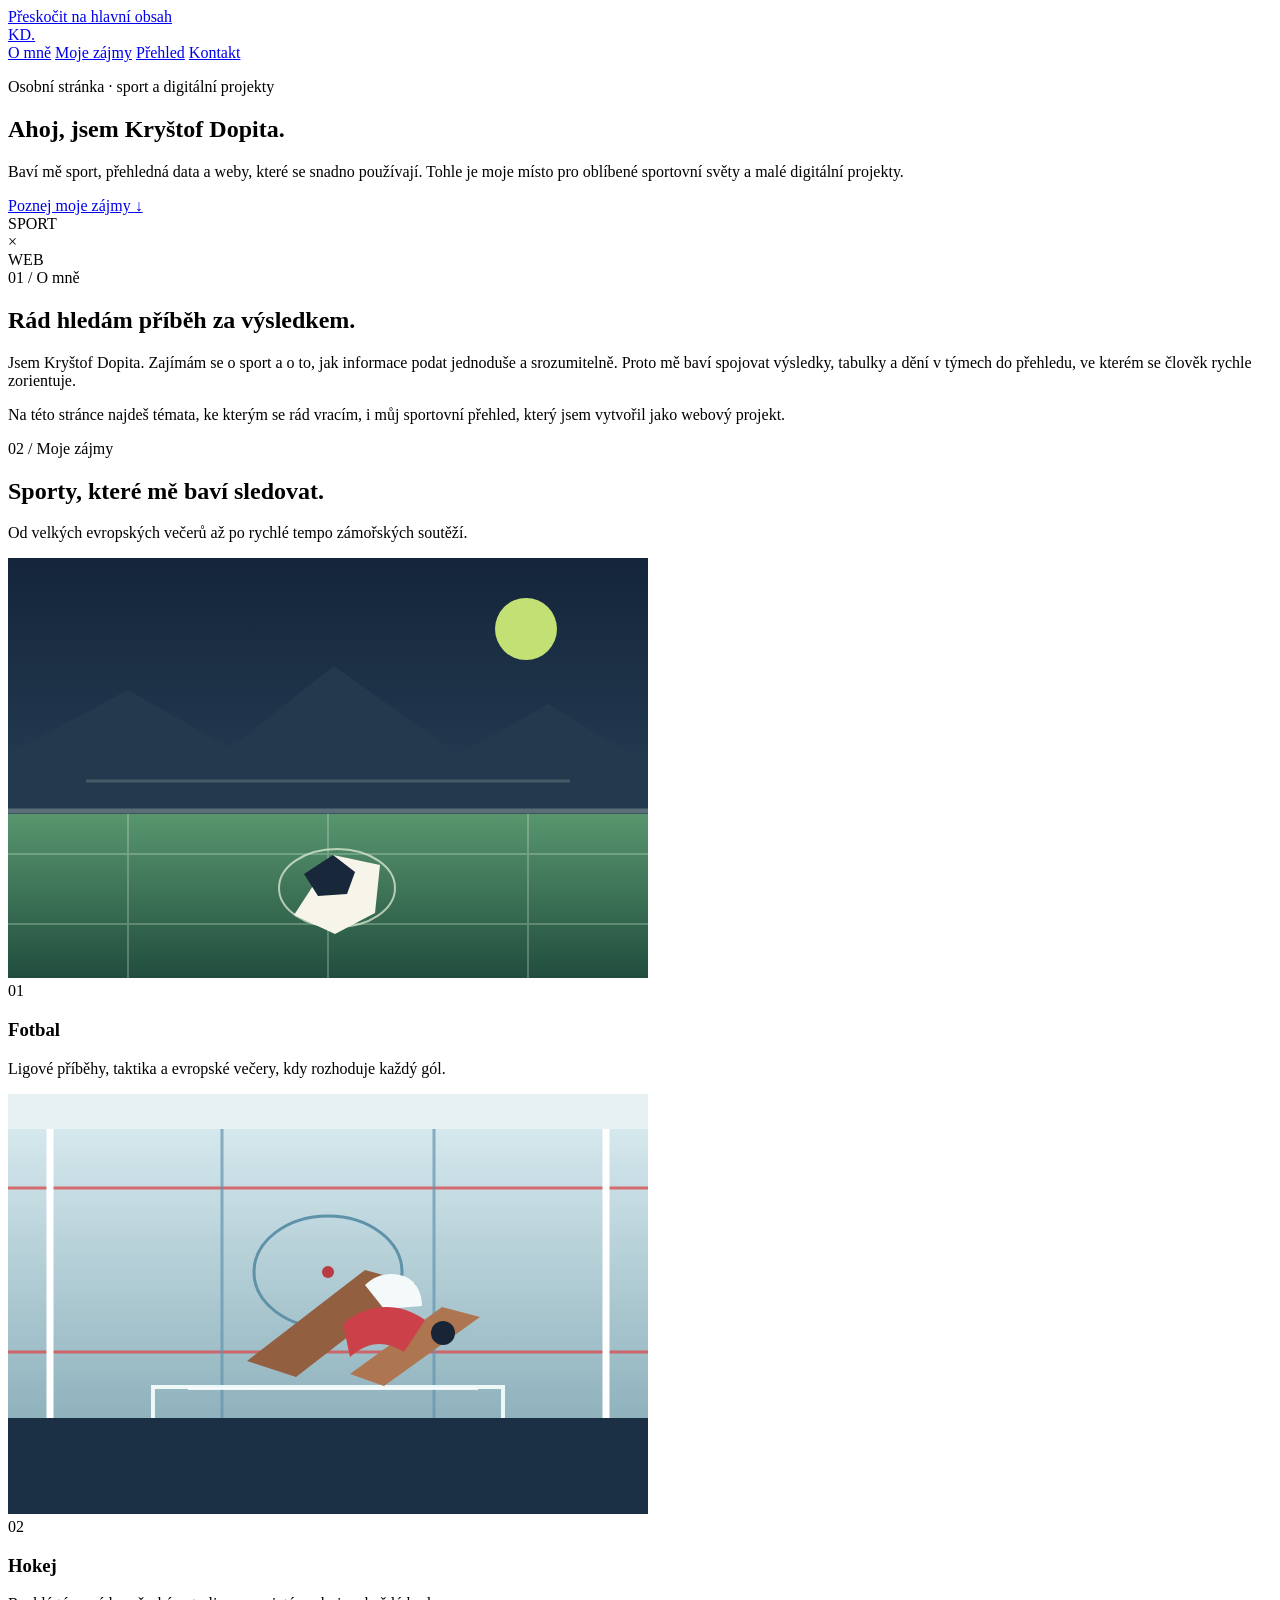
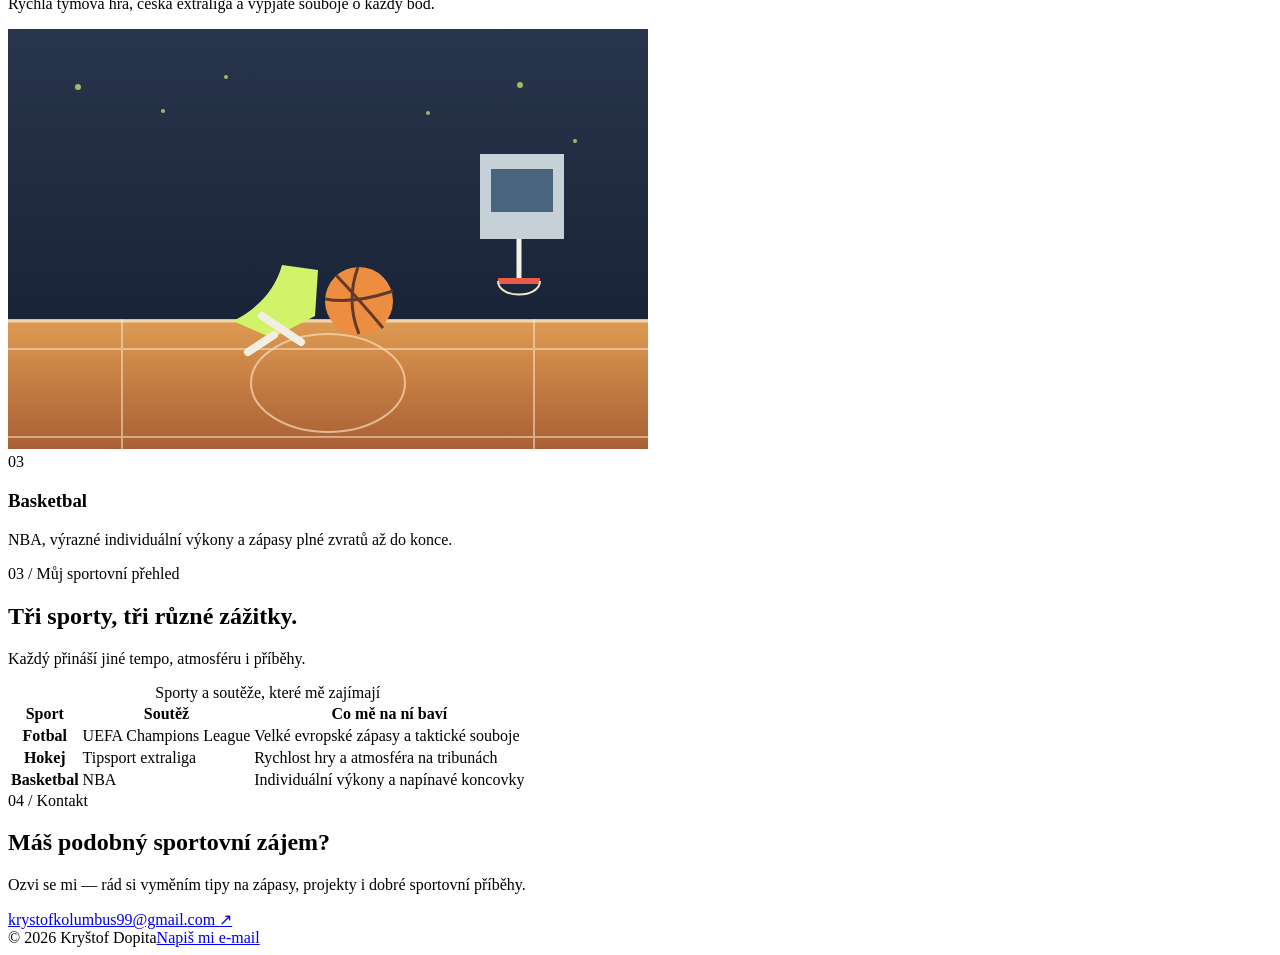
==== index.html @ b2249edb "feat: přidán kontaktní e-mail" ====
<!doctype html>
<html lang="cs">
<head>
  <meta charset="utf-8">
  <meta name="viewport" content="width=device-width, initial-scale=1">
  <meta name="description" content="Osobní stránka Kryštofa Dopity — sport, projekty a kontakt.">
  <title>Kryštof Dopita — osobní stránka</title>
  <link rel="stylesheet" href="css/style.css">
</head>
<body>
  <a class="skip-link" href="#hlavni-obsah">Přeskočit na hlavní obsah</a>
  <header class="site-header">
    <a class="brand" href="#uvod" aria-label="Kryštof Dopita — úvod">KD<span>.</span></a>
    <nav aria-label="Hlavní navigace">
      <a href="#o-mne">O mně</a>
      <a href="#zajmy">Moje zájmy</a>
      <a href="#prehled">Přehled</a>
      <a href="#kontakt">Kontakt</a>
    </nav>
  </header>
  <main id="hlavni-obsah">
    <section class="hero" id="uvod" aria-labelledby="uvod-nadpis">
      <p class="eyebrow">Osobní stránka · sport a digitální projekty</p>
      <h1 id="uvod-nadpis">Ahoj, jsem <span>Kryštof Dopita.</span></h1>
      <p class="hero-intro">Baví mě sport, přehledná data a weby, které se snadno používají. Tohle je moje místo pro oblíbené sportovní světy a malé digitální projekty.</p>
      <a class="button-link" href="#zajmy">Poznej moje zájmy <span aria-hidden="true">↓</span></a>
      <div class="hero-decoration" aria-hidden="true">SPORT<br><span>×</span><br>WEB</div>
    </section>
    <section class="about section-shell" id="o-mne" aria-labelledby="o-mne-nadpis">
      <div class="section-label">01 / O mně</div>
      <div>
        <h2 id="o-mne-nadpis">Rád hledám příběh za výsledkem.</h2>
        <p>Jsem Kryštof Dopita. Zajímám se o sport a o to, jak informace podat jednoduše a srozumitelně. Proto mě baví spojovat výsledky, tabulky a dění v týmech do přehledu, ve kterém se člověk rychle zorientuje.</p>
        <p>Na této stránce najdeš témata, ke kterým se rád vracím, i můj sportovní přehled, který jsem vytvořil jako webový projekt.</p>
      </div>
    </section>
    <section class="interests section-shell" id="zajmy" aria-labelledby="zajmy-nadpis">
      <div class="section-heading">
        <div class="section-label">02 / Moje zájmy</div>
        <h2 id="zajmy-nadpis">Sporty, které mě baví sledovat.</h2>
        <p>Od velkých evropských večerů až po rychlé tempo zámořských soutěží.</p>
      </div>
      <div class="interest-grid">
        <article class="interest-card">
          <img src="images/fotbal.svg" alt="Fotbalový míč na zeleném hřišti pod večerní oblohou" width="640" height="420">
          <div class="card-copy"><span class="card-number">01</span><h3>Fotbal</h3><p>Ligové příběhy, taktika a evropské večery, kdy rozhoduje každý gól.</p></div>
        </article>
        <article class="interest-card">
          <img src="images/hokej.svg" alt="Hokejista v červeném dresu s hokejkou na ledové ploše" width="640" height="420">
          <div class="card-copy"><span class="card-number">02</span><h3>Hokej</h3><p>Rychlá týmová hra, česká extraliga a vypjaté souboje o každý bod.</p></div>
        </article>
        <article class="interest-card">
          <img src="images/basketbal.svg" alt="Basketbalový míč a koš ve večerní sportovní hale" width="640" height="420">
          <div class="card-copy"><span class="card-number">03</span><h3>Basketbal</h3><p>NBA, výrazné individuální výkony a zápasy plné zvratů až do konce.</p></div>
        </article>
      </div>
    </section>
    <section class="overview section-shell" id="prehled" aria-labelledby="prehled-nadpis">
      <div class="section-heading">
        <div class="section-label">03 / Můj sportovní přehled</div>
        <h2 id="prehled-nadpis">Tři sporty, tři různé zážitky.</h2>
        <p>Každý přináší jiné tempo, atmosféru i příběhy.</p>
      </div>
      <div class="table-scroll">
        <table class="sports-table">
          <caption>Sporty a soutěže, které mě zajímají</caption>
          <thead><tr><th scope="col">Sport</th><th scope="col">Soutěž</th><th scope="col">Co mě na ní baví</th></tr></thead>
          <tbody>
            <tr><th scope="row">Fotbal</th><td>UEFA Champions League</td><td>Velké evropské zápasy a taktické souboje</td></tr>
            <tr><th scope="row">Hokej</th><td>Tipsport extraliga</td><td>Rychlost hry a atmosféra na tribunách</td></tr>
            <tr><th scope="row">Basketbal</th><td>NBA</td><td>Individuální výkony a napínavé koncovky</td></tr>
          </tbody>
        </table>
      </div>
    </section>
    <section class="contact section-shell" id="kontakt" aria-labelledby="kontakt-nadpis">
      <div class="section-label">04 / Kontakt</div>
      <div>
        <h2 id="kontakt-nadpis">Máš podobný sportovní zájem?</h2>
        <p>Ozvi se mi — rád si vyměním tipy na zápasy, projekty i dobré sportovní příběhy.</p>
        <a class="contact-link" href="mailto:krystofkolumbus99@gmail.com">krystofkolumbus99@gmail.com <span aria-hidden="true">↗</span></a>
      </div>
    </section>
  </main>
  <footer class="site-footer"><span>© 2026 Kryštof Dopita</span><a href="mailto:krystofkolumbus99@gmail.com">Napiš mi e-mail</a></footer>
</body>
</html>
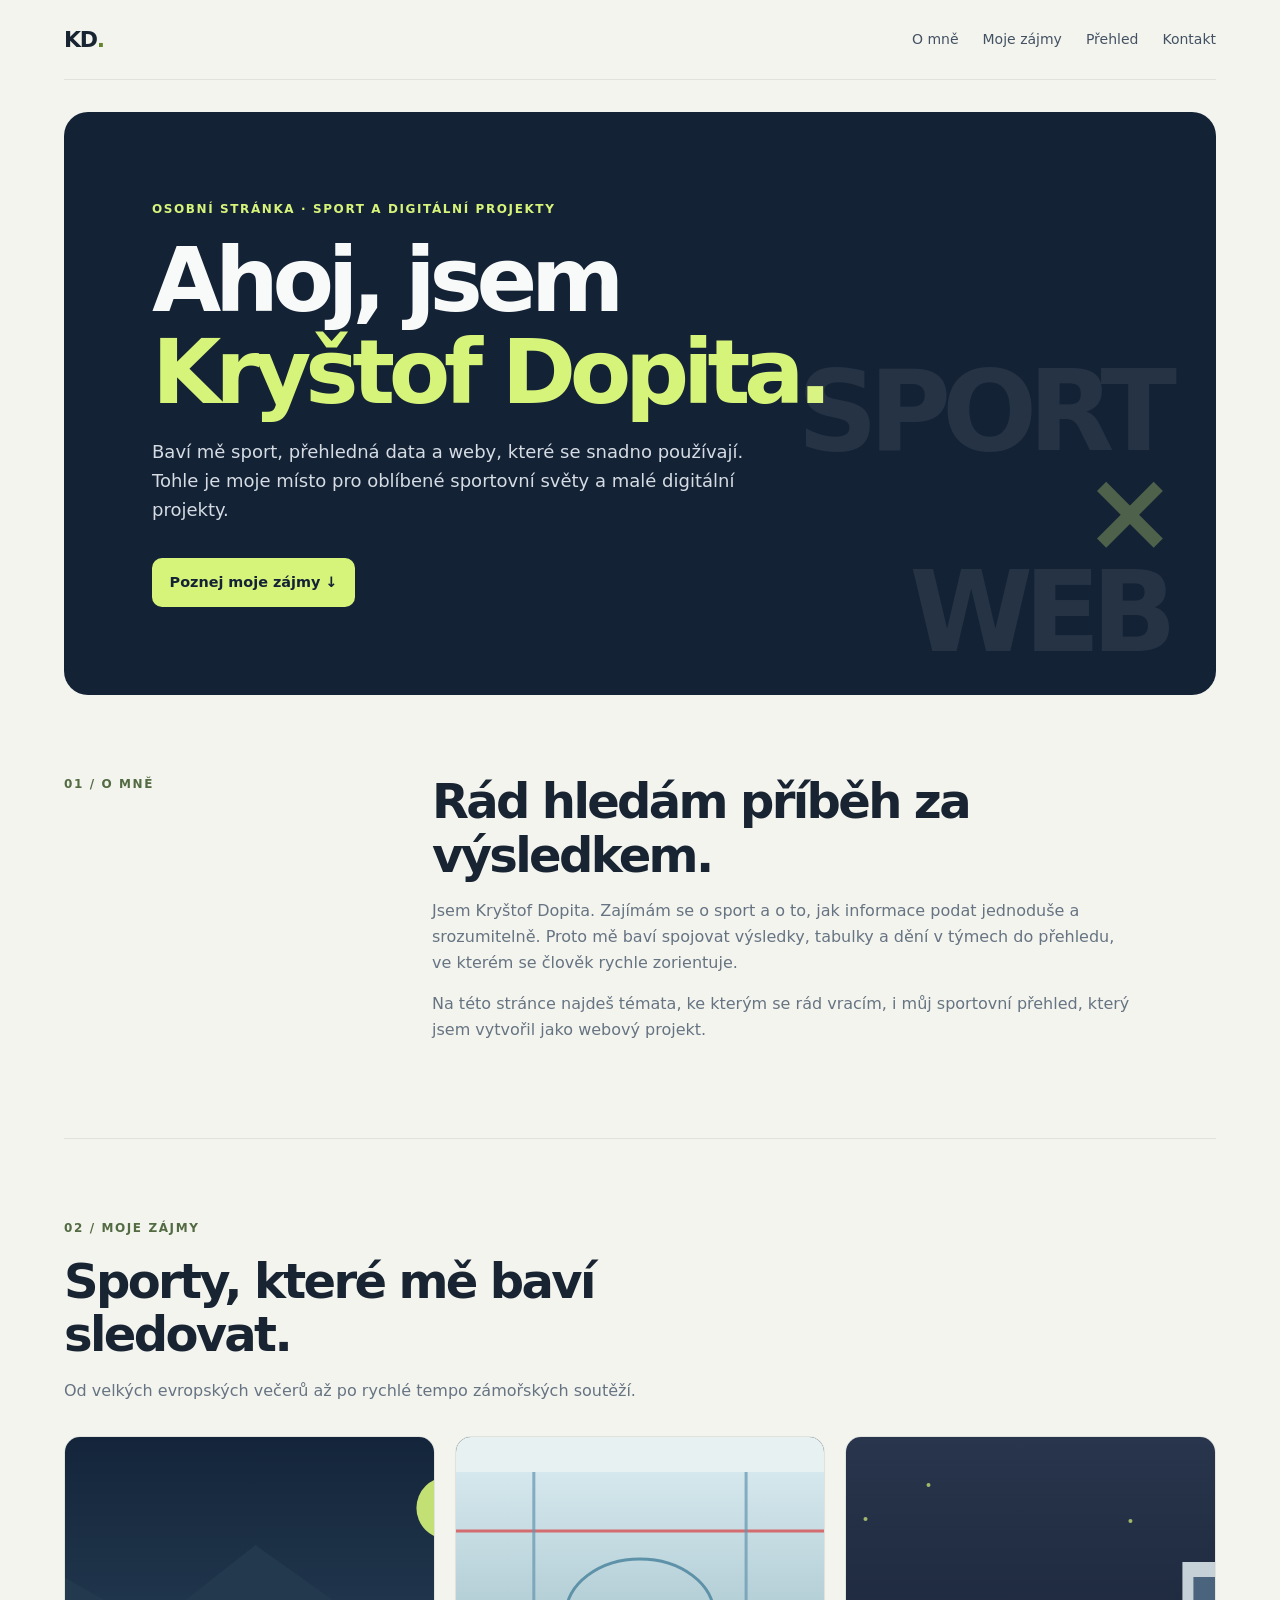
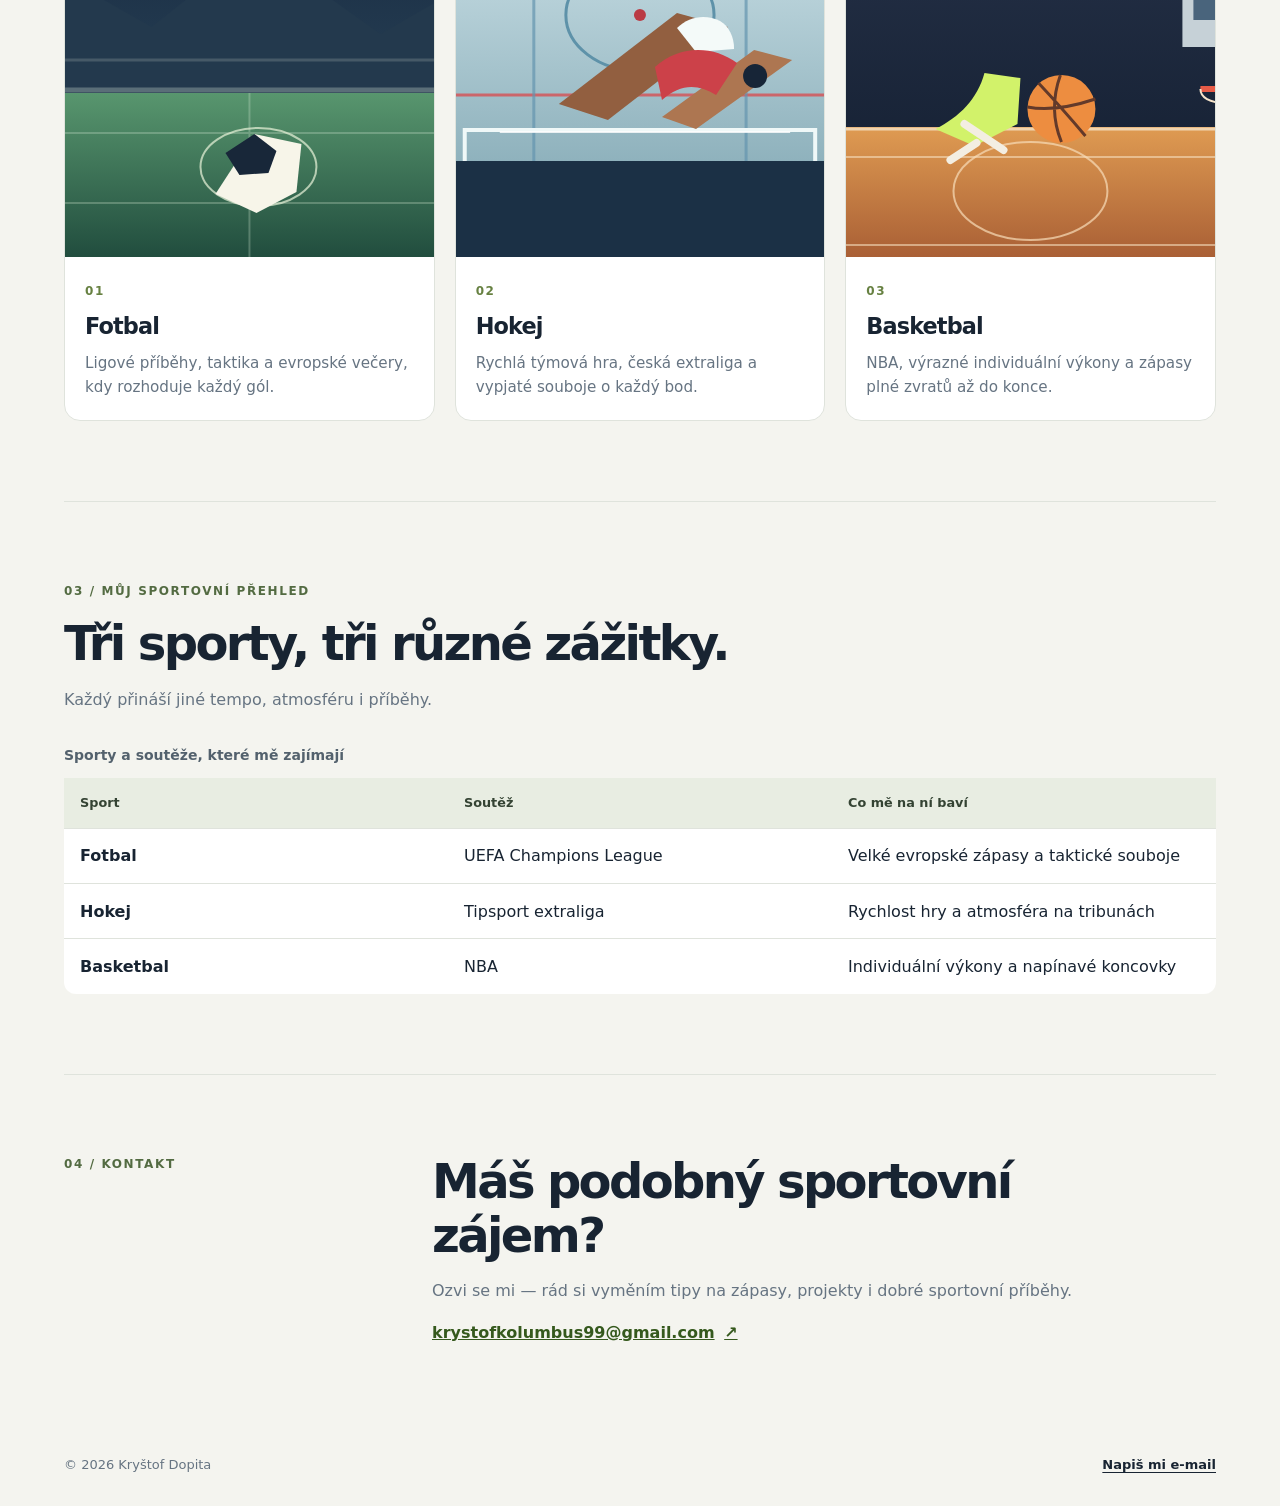
==== commit d86ea4be: "a11y: přeskočení navigace přesune fokus na obsah" ====
--- a/index.html
+++ b/index.html
@@ -18,7 +18,7 @@
       <a href="#kontakt">Kontakt</a>
     </nav>
   </header>
-  <main id="hlavni-obsah">
+  <main id="hlavni-obsah" tabindex="-1">
     <section class="hero" id="uvod" aria-labelledby="uvod-nadpis">
       <p class="eyebrow">Osobní stránka · sport a digitální projekty</p>
       <h1 id="uvod-nadpis">Ahoj, jsem <span>Kryštof Dopita.</span></h1>
--- a/css/style.css
+++ b/css/style.css
@@ -0,0 +1,125 @@
+:root {
+  color-scheme: light;
+  --ink: #182432;
+  --muted: #667482;
+  --paper: #f4f4ef;
+  --surface: #ffffff;
+  --navy: #142236;
+  --lime: #d7f47a;
+  --line: #dfe3dc;
+  --content: 72rem;
+}
+
+* { box-sizing: border-box; }
+html { scroll-behavior: smooth; }
+body {
+  margin: 0;
+  background: var(--paper);
+  color: var(--ink);
+  font-family: Inter, ui-sans-serif, system-ui, -apple-system, "Segoe UI", sans-serif;
+  font-size: 1rem;
+  line-height: 1.6;
+}
+a { color: inherit; }
+a:focus-visible { outline: 0.2rem solid #315a92; outline-offset: 0.2rem; }
+.skip-link {
+  position: fixed;
+  z-index: 10;
+  top: -5rem;
+  left: 1rem;
+  padding: 0.75rem 1rem;
+  border-radius: 0.5rem;
+  background: var(--lime);
+  color: var(--navy);
+  font-weight: 750;
+}
+.skip-link:focus { top: 1rem; }
+.site-header, .site-footer {
+  width: min(100% - 4rem, var(--content));
+  margin-inline: auto;
+  display: flex;
+  align-items: center;
+  justify-content: space-between;
+  gap: 1.5rem;
+}
+.site-header { min-height: 5rem; border-bottom: 0.0625rem solid var(--line); }
+.brand { font-size: 1.375rem; font-weight: 850; letter-spacing: -0.08rem; text-decoration: none; }
+.brand span { color: #64852d; }
+nav { display: flex; align-items: center; gap: 1.5rem; flex-wrap: wrap; }
+nav a { color: #435262; font-size: 0.875rem; text-decoration: none; }
+nav a:hover, .site-footer a:hover { color: #496c23; text-decoration: underline; text-underline-offset: 0.2rem; }
+main { width: min(100% - 4rem, var(--content)); margin-inline: auto; }
+.hero {
+  position: relative;
+  overflow: hidden;
+  min-height: 30rem;
+  margin-top: 2rem;
+  padding: clamp(2rem, 7vw, 5.5rem);
+  border-radius: 1.5rem;
+  background: var(--navy);
+  color: #f8faf9;
+  display: flex;
+  flex-direction: column;
+  align-items: flex-start;
+  justify-content: center;
+}
+.eyebrow, .section-label, .card-number { font-size: 0.75rem; font-weight: 800; letter-spacing: 0.1rem; text-transform: uppercase; }
+.eyebrow { color: var(--lime); margin: 0 0 1rem; }
+h1, h2, h3, p { margin-top: 0; }
+h1 { max-width: 48rem; margin-bottom: 1.25rem; font-size: clamp(2.5rem, 7vw, 5.75rem); line-height: 1.02; letter-spacing: -0.07em; }
+h1 span { color: var(--lime); }
+.hero-intro { max-width: 39rem; color: #d5dce3; font-size: 1.125rem; }
+.button-link {
+  margin-top: 1rem;
+  padding: 0.8rem 1.1rem;
+  border-radius: 0.625rem;
+  background: var(--lime);
+  color: var(--navy);
+  font-size: 0.9rem;
+  font-weight: 800;
+  text-decoration: none;
+}
+.button-link:hover { background: #e5ff9d; }
+.hero-decoration {
+  position: absolute;
+  right: 3rem;
+  bottom: 2rem;
+  color: rgb(255 255 255 / 8%);
+  font-size: clamp(2.5rem, 9vw, 7rem);
+  font-weight: 900;
+  line-height: 0.9;
+  letter-spacing: -0.08em;
+  text-align: right;
+  pointer-events: none;
+}
+.hero-decoration span { color: rgb(215 244 122 / 30%); }
+.section-shell { padding-block: 5rem; border-bottom: 0.0625rem solid var(--line); }
+.section-label { margin-bottom: 1rem; color: #536b42; }
+.about { display: grid; grid-template-columns: 0.6fr 1.4fr; gap: 2rem; }
+.about h2, .section-heading h2, .contact h2 { max-width: 44rem; margin-bottom: 1rem; font-size: clamp(1.75rem, 4vw, 3rem); line-height: 1.12; letter-spacing: -0.055em; }
+.about p, .section-heading p, .contact p { max-width: 44rem; color: var(--muted); }
+.section-heading { max-width: 44rem; margin-bottom: 2rem; }
+.section-heading > p { margin-bottom: 0; }
+.interest-grid { display: grid; grid-template-columns: repeat(3, minmax(0, 1fr)); gap: 1.25rem; }
+.interest-card { min-width: 0; overflow: hidden; border: 0.0625rem solid var(--line); border-radius: 1rem; background: var(--surface); }
+.interest-card img { display: block; width: 100%; aspect-ratio: 1.52; object-fit: cover; background: #dce4e3; }
+.card-copy { padding: 1.25rem; }
+.card-number { color: #678142; }
+.card-copy h3 { margin: 0.4rem 0; font-size: 1.4rem; letter-spacing: -0.04em; }
+.card-copy p { margin-bottom: 0; color: var(--muted); font-size: 0.95rem; }
+.table-scroll { width: 100%; }
+.sports-table { width: 100%; table-layout: fixed; border-collapse: collapse; border-radius: 0.75rem; background: var(--surface); }
+.sports-table caption { padding: 0 0 0.75rem; color: #53616d; font-size: 0.875rem; font-weight: 700; text-align: left; }
+.sports-table th, .sports-table td { padding: 0.9rem 1rem; border-bottom: 0.0625rem solid var(--line); overflow-wrap: anywhere; text-align: left; vertical-align: top; }
+.sports-table thead th { background: #e8ede2; color: #344333; font-size: 0.8rem; }
+.sports-table tbody th { font-weight: 750; }
+.sports-table tbody tr:last-child th, .sports-table tbody tr:last-child td { border-bottom: 0; }
+.contact { display: grid; grid-template-columns: 0.6fr 1.4fr; gap: 2rem; border-bottom: 0; }
+.contact-link { display: inline-flex; align-items: center; gap: 0.6rem; color: #35591d; font-weight: 800; overflow-wrap: anywhere; }
+.site-footer { min-height: 5rem; color: var(--muted); font-size: 0.8125rem; }
+.site-footer a { color: var(--ink); font-weight: 700; text-underline-offset: 0.2rem; }
+
+@media (prefers-reduced-motion: reduce) {
+  html { scroll-behavior: auto; }
+  *, *::before, *::after { transition-duration: 0.01ms !important; }
+}
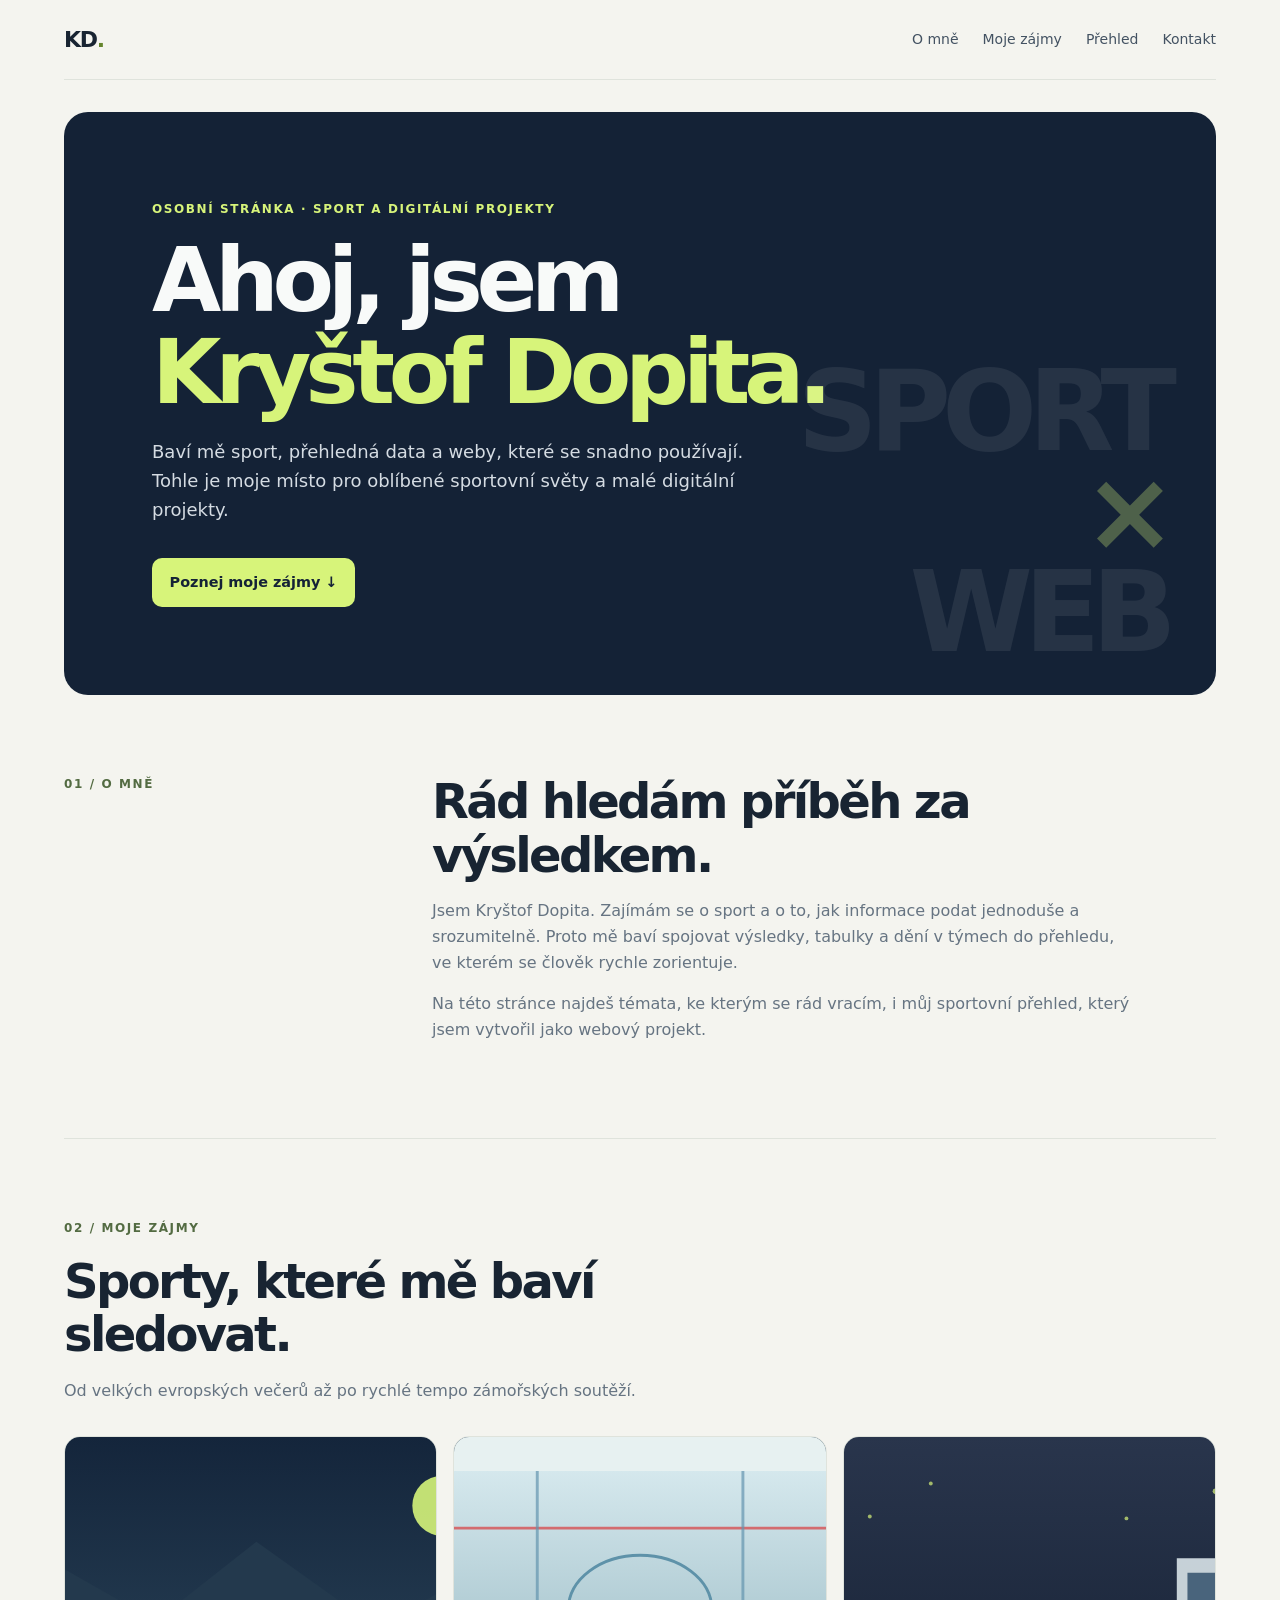
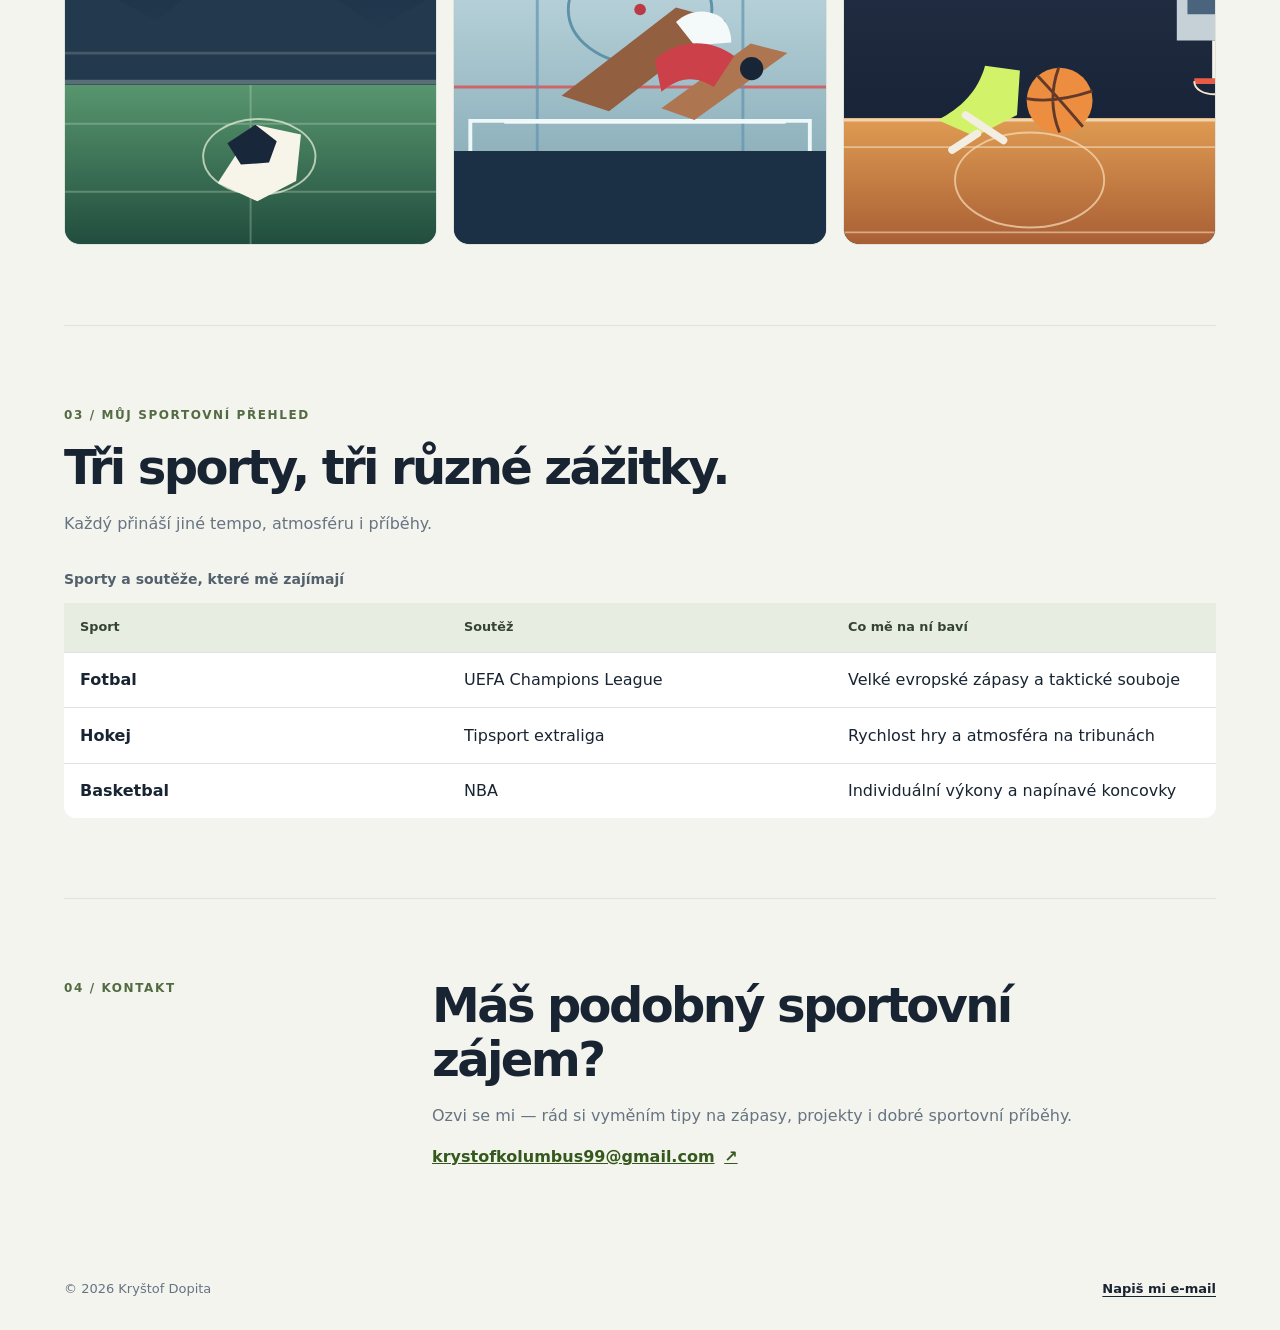
==== commit 01b28e14: "feat: tmavé schéma pomocí CSS proměnných" ====
--- a/index.html
+++ b/index.html
@@ -3,6 +3,7 @@
 <head>
   <meta charset="utf-8">
   <meta name="viewport" content="width=device-width, initial-scale=1">
+  <meta name="color-scheme" content="light dark">
   <meta name="description" content="Osobní stránka Kryštofa Dopity — sport, projekty a kontakt.">
   <title>Kryštof Dopita — osobní stránka</title>
   <link rel="stylesheet" href="css/style.css">
--- a/css/style.css
+++ b/css/style.css
@@ -35,27 +35,27 @@
 }
 .skip-link:focus { top: 1rem; }
 .site-header, .site-footer {
-  width: min(100% - 4rem, var(--content));
+  width: min(100% - 2rem, var(--content));
   margin-inline: auto;
   display: flex;
   align-items: center;
   justify-content: space-between;
   gap: 1.5rem;
 }
-.site-header { min-height: 5rem; border-bottom: 0.0625rem solid var(--line); }
+.site-header { min-height: 5rem; border-bottom: 0.0625rem solid var(--line); align-items: flex-start; flex-direction: column; justify-content: center; gap: 0.75rem; padding-block: 1rem; }
 .brand { font-size: 1.375rem; font-weight: 850; letter-spacing: -0.08rem; text-decoration: none; }
 .brand span { color: #64852d; }
-nav { display: flex; align-items: center; gap: 1.5rem; flex-wrap: wrap; }
-nav a { color: #435262; font-size: 0.875rem; text-decoration: none; }
+nav { display: grid; grid-template-columns: repeat(2, minmax(0, 1fr)); gap: 0.75rem 1rem; width: 100%; }
+nav a { color: #435262; font-size: 0.875rem; text-decoration: none; padding-block: 0.35rem; }
 nav a:hover, .site-footer a:hover { color: #496c23; text-decoration: underline; text-underline-offset: 0.2rem; }
-main { width: min(100% - 4rem, var(--content)); margin-inline: auto; }
+main { width: min(100% - 2rem, var(--content)); margin-inline: auto; }
 .hero {
   position: relative;
   overflow: hidden;
-  min-height: 30rem;
-  margin-top: 2rem;
-  padding: clamp(2rem, 7vw, 5.5rem);
-  border-radius: 1.5rem;
+  min-height: 24rem;
+  margin-top: 1rem;
+  padding: 1.5rem;
+  border-radius: 1rem;
   background: var(--navy);
   color: #f8faf9;
   display: flex;
@@ -66,7 +66,7 @@
 .eyebrow, .section-label, .card-number { font-size: 0.75rem; font-weight: 800; letter-spacing: 0.1rem; text-transform: uppercase; }
 .eyebrow { color: var(--lime); margin: 0 0 1rem; }
 h1, h2, h3, p { margin-top: 0; }
-h1 { max-width: 48rem; margin-bottom: 1.25rem; font-size: clamp(2.5rem, 7vw, 5.75rem); line-height: 1.02; letter-spacing: -0.07em; }
+h1 { max-width: 48rem; margin-bottom: 1.25rem; font-size: clamp(2.5rem, 12vw, 4rem); line-height: 1.02; letter-spacing: -0.07em; }
 h1 span { color: var(--lime); }
 .hero-intro { max-width: 39rem; color: #d5dce3; font-size: 1.125rem; }
 .button-link {
@@ -93,15 +93,15 @@
   pointer-events: none;
 }
 .hero-decoration span { color: rgb(215 244 122 / 30%); }
-.section-shell { padding-block: 5rem; border-bottom: 0.0625rem solid var(--line); }
+.section-shell { padding-block: 2.75rem; border-bottom: 0.0625rem solid var(--line); }
 .section-label { margin-bottom: 1rem; color: #536b42; }
-.about { display: grid; grid-template-columns: 0.6fr 1.4fr; gap: 2rem; }
+.about { display: grid; grid-template-columns: 1fr; gap: 0.5rem; }
 .about h2, .section-heading h2, .contact h2 { max-width: 44rem; margin-bottom: 1rem; font-size: clamp(1.75rem, 4vw, 3rem); line-height: 1.12; letter-spacing: -0.055em; }
 .about p, .section-heading p, .contact p { max-width: 44rem; color: var(--muted); }
 .section-heading { max-width: 44rem; margin-bottom: 2rem; }
 .section-heading > p { margin-bottom: 0; }
-.interest-grid { display: grid; grid-template-columns: repeat(3, minmax(0, 1fr)); gap: 1.25rem; }
-.interest-card { min-width: 0; overflow: hidden; border: 0.0625rem solid var(--line); border-radius: 1rem; background: var(--surface); }
+.interest-grid { display: grid; grid-template-columns: 1fr; gap: 1rem; }
+.interest-card { display: grid; grid-template-columns: 1fr; min-width: 0; overflow: hidden; border: 0.0625rem solid var(--line); border-radius: 1rem; background: var(--surface); }
 .interest-card img { display: block; width: 100%; aspect-ratio: 1.52; object-fit: cover; background: #dce4e3; }
 .card-copy { padding: 1.25rem; }
 .card-number { color: #678142; }
@@ -110,16 +110,69 @@
 .table-scroll { width: 100%; }
 .sports-table { width: 100%; table-layout: fixed; border-collapse: collapse; border-radius: 0.75rem; background: var(--surface); }
 .sports-table caption { padding: 0 0 0.75rem; color: #53616d; font-size: 0.875rem; font-weight: 700; text-align: left; }
-.sports-table th, .sports-table td { padding: 0.9rem 1rem; border-bottom: 0.0625rem solid var(--line); overflow-wrap: anywhere; text-align: left; vertical-align: top; }
+.sports-table th, .sports-table td { padding: 0.65rem 0.45rem; font-size: 0.8125rem; border-bottom: 0.0625rem solid var(--line); overflow-wrap: anywhere; text-align: left; vertical-align: top; }
 .sports-table thead th { background: #e8ede2; color: #344333; font-size: 0.8rem; }
 .sports-table tbody th { font-weight: 750; }
 .sports-table tbody tr:last-child th, .sports-table tbody tr:last-child td { border-bottom: 0; }
-.contact { display: grid; grid-template-columns: 0.6fr 1.4fr; gap: 2rem; border-bottom: 0; }
+.contact { display: grid; grid-template-columns: 1fr; gap: 0.5rem; border-bottom: 0; }
 .contact-link { display: inline-flex; align-items: center; gap: 0.6rem; color: #35591d; font-weight: 800; overflow-wrap: anywhere; }
-.site-footer { min-height: 5rem; color: var(--muted); font-size: 0.8125rem; }
+.site-footer { min-height: 5rem; color: var(--muted); font-size: 0.8125rem; align-items: flex-start; flex-direction: column; gap: 0.25rem; padding-block: 1rem; }
 .site-footer a { color: var(--ink); font-weight: 700; text-underline-offset: 0.2rem; }
 
 @media (prefers-reduced-motion: reduce) {
   html { scroll-behavior: auto; }
-  *, *::before, *::after { transition-duration: 0.01ms !important; }
+  *, *::before, *::after {
+    animation-duration: 0.01ms !important;
+    animation-iteration-count: 1 !important;
+    transition-duration: 0.01ms !important;
+  }
 }
+
+@media (min-width: 35em) {
+  .interest-card { grid-template-columns: minmax(8rem, 0.8fr) minmax(0, 1.2fr); }
+  .interest-card img { height: 100%; min-height: 10rem; aspect-ratio: auto; }
+  .card-copy { align-self: center; padding: 1rem; }
+}
+
+@media (min-width: 48em) {
+  .site-header, .site-footer, main { width: min(100% - 3rem, var(--content)); }
+  .site-header { align-items: center; flex-direction: row; justify-content: space-between; padding-block: 0; }
+  nav { display: flex; gap: 1.5rem; width: auto; }
+  nav a { padding-block: 0; }
+  .hero { min-height: 28rem; padding: 3rem; }
+  .site-footer { align-items: center; flex-direction: row; padding-block: 0; }
+}
+
+@media (min-width: 55em) {
+  .site-header, .site-footer, main { width: min(100% - 4rem, var(--content)); }
+  .hero { min-height: 30rem; margin-top: 2rem; padding: clamp(2rem, 7vw, 5.5rem); border-radius: 1.5rem; }
+  h1 { font-size: clamp(2.5rem, 7vw, 5.75rem); }
+  .section-shell { padding-block: 5rem; }
+  .about, .contact { grid-template-columns: 0.6fr 1.4fr; gap: 2rem; }
+  .interest-grid { grid-template-columns: repeat(3, minmax(0, 1fr)); }
+  .interest-card { display: block; }
+  .interest-card img { min-height: 0; aspect-ratio: 1.52; }
+  .card-copy { padding: 1.25rem; }
+  .sports-table th, .sports-table td { padding: 0.9rem 1rem; font-size: 1rem; }
+}
+
+@media (min-width: 80em) {
+  .site-header, .site-footer, main { width: min(100% - 5rem, var(--content)); }
+}
+@media (prefers-color-scheme: dark) {
+  :root {
+    color-scheme: dark;
+    --ink: #f2f5f8;
+    --muted: #c4ced8;
+    --paper: #11161c;
+    --surface: #1b232c;
+    --navy: #0a1018;
+    --lime: #c6f36a;
+    --line: #66788a;
+    --link: #8ec5ff;
+  }
+  html, body { scrollbar-color: #66788a #11161c; }
+  .section-label, .card-number, .contact-link { color: var(--lime); }
+  .sports-table thead th { background: #26313d; color: #f2f5f8; }
+  .site-footer a { color: var(--link); }
+}
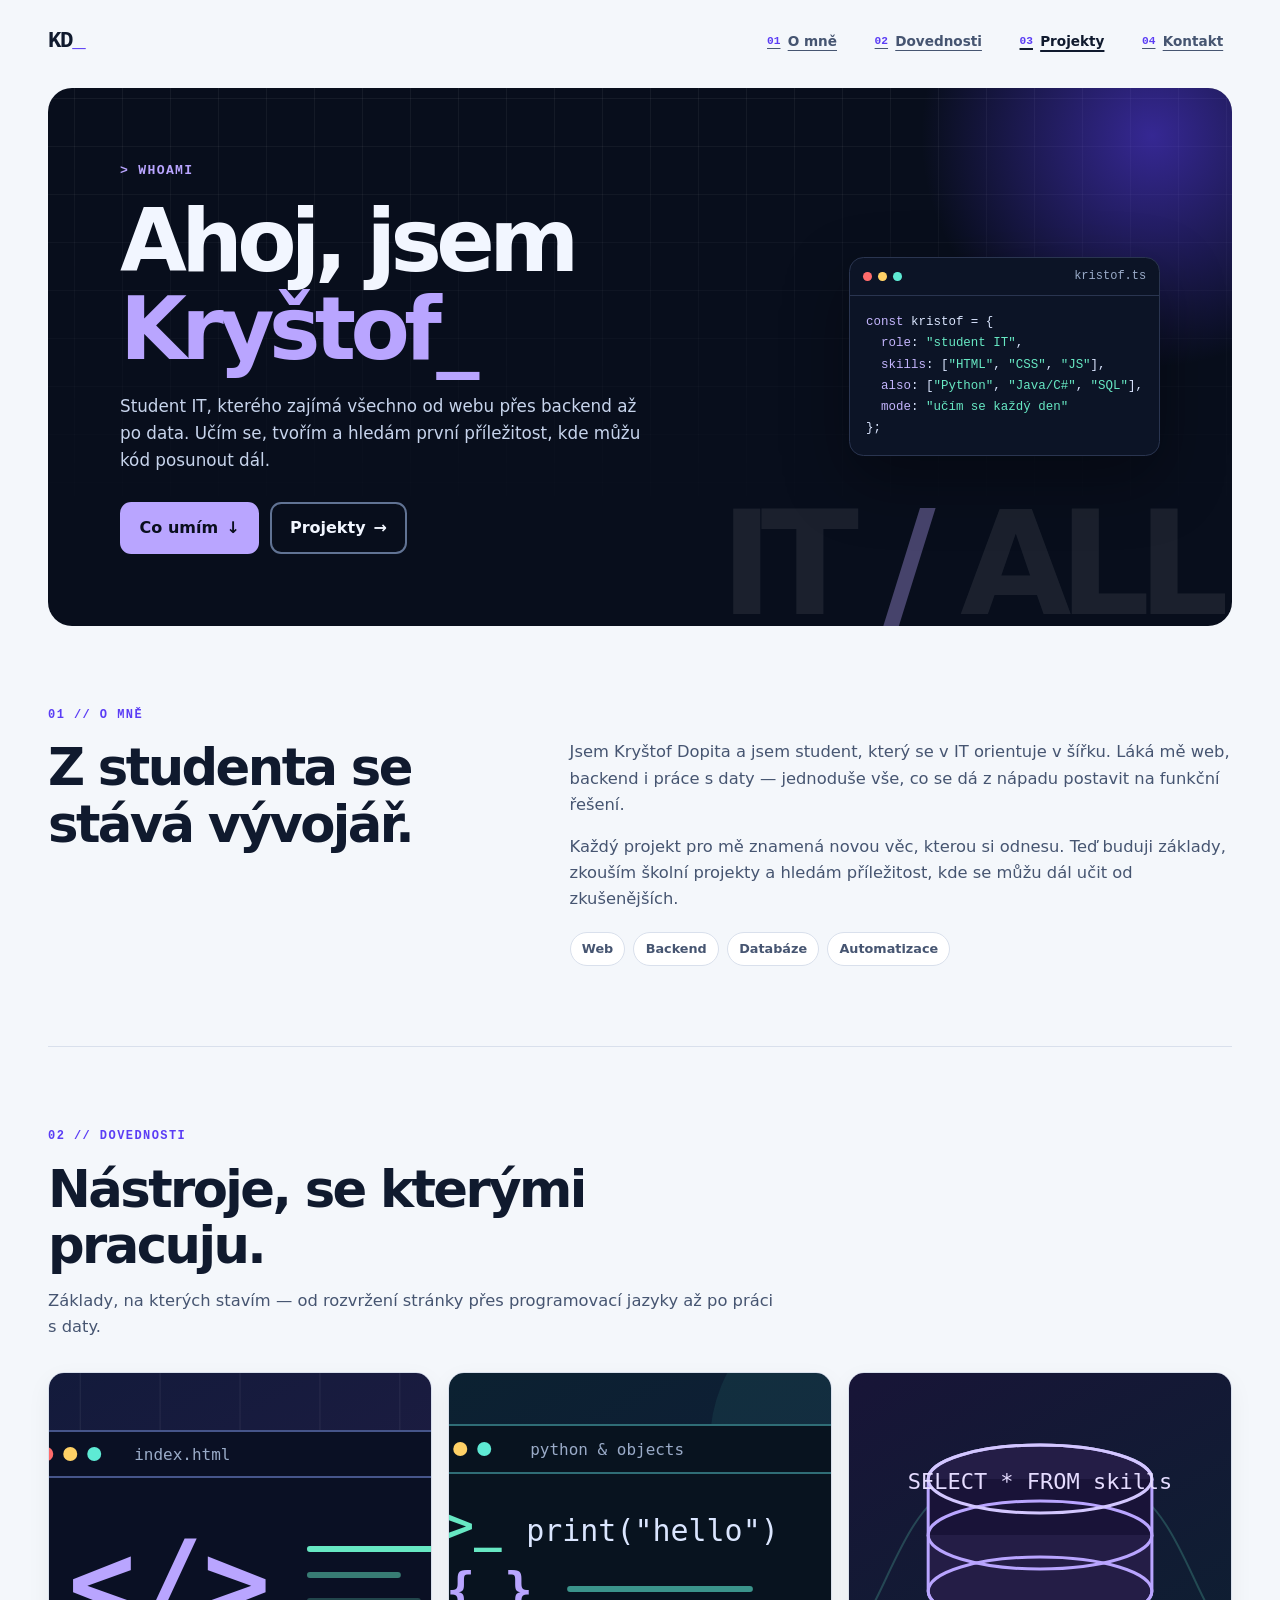
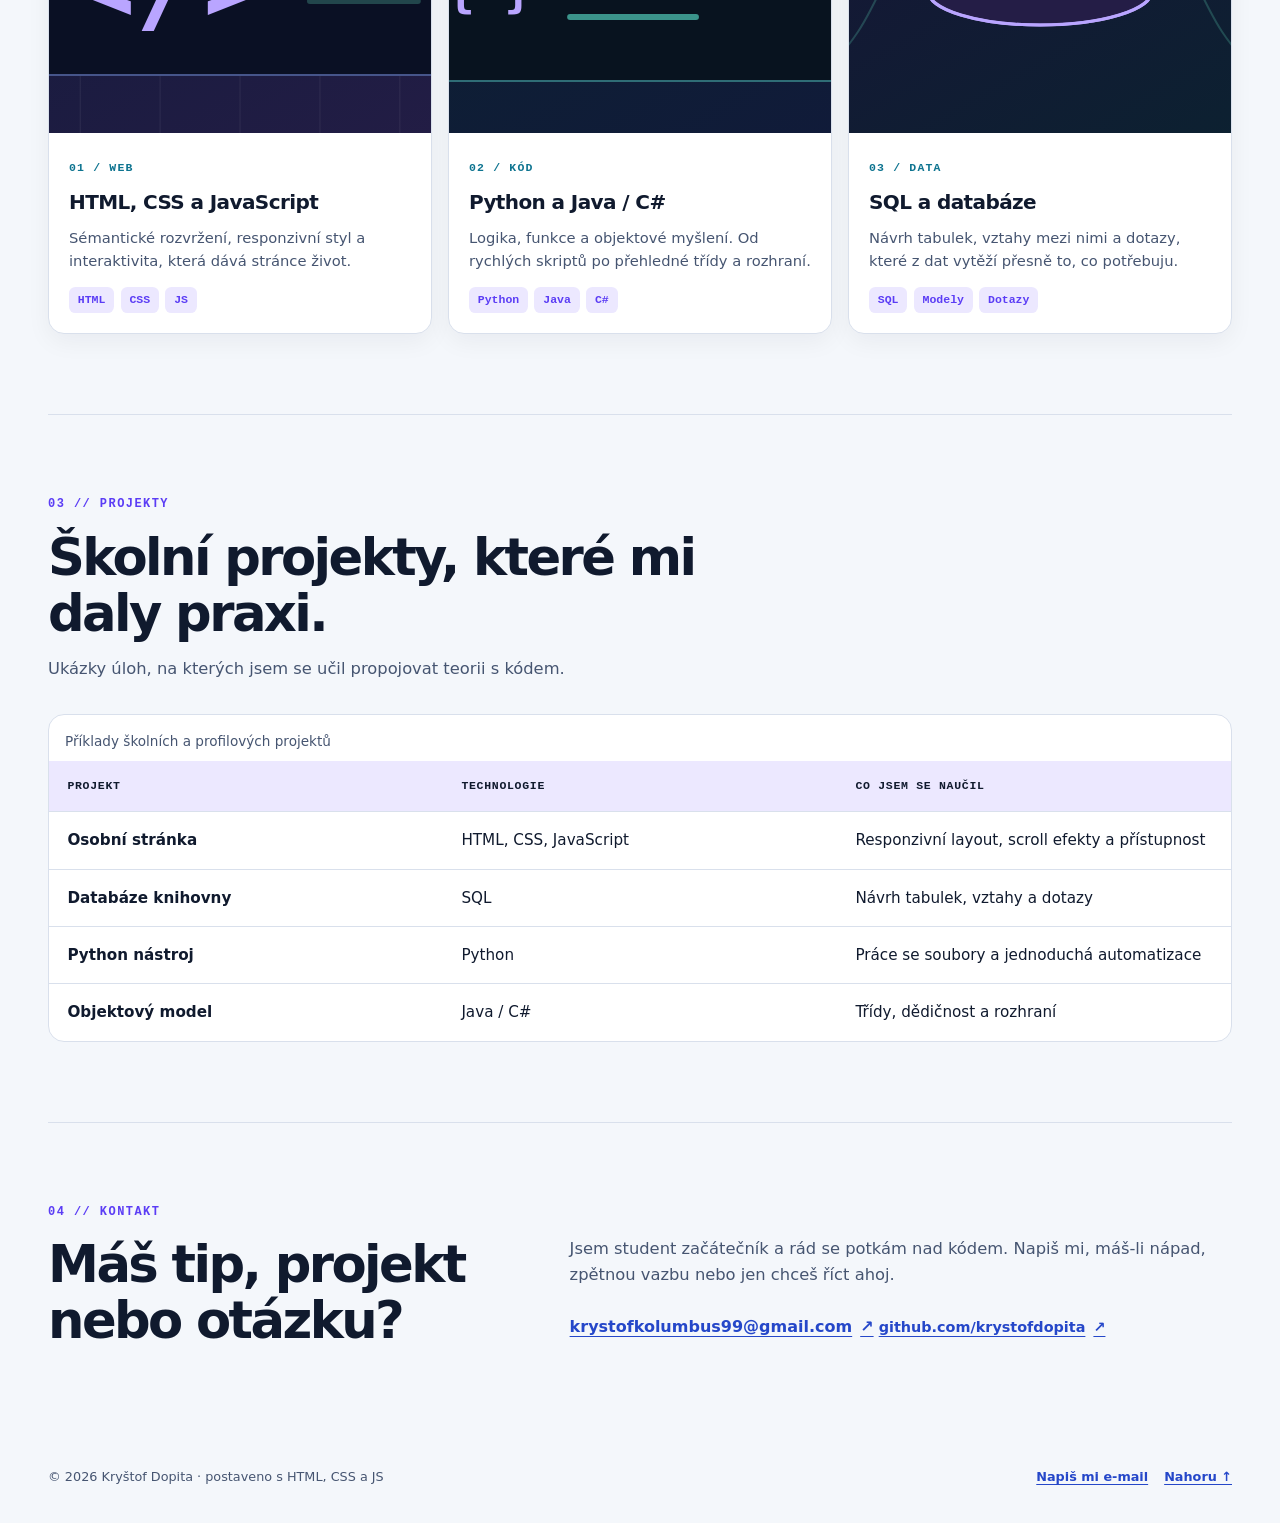
==== commit e98fc508: "feat: přepsání obsahu na IT téma" ====
--- a/index.html
+++ b/index.html
@@ -4,85 +4,138 @@
   <meta charset="utf-8">
   <meta name="viewport" content="width=device-width, initial-scale=1">
   <meta name="color-scheme" content="light dark">
-  <meta name="description" content="Osobní stránka Kryštofa Dopity — sport, projekty a kontakt.">
-  <title>Kryštof Dopita — osobní stránka</title>
+  <meta name="description" content="Osobní stránka Kryštofa Dopity — student IT, dovednosti, školní projekty a kontakt.">
+  <title>Kryštof Dopita — student IT</title>
   <link rel="stylesheet" href="css/style.css">
+  <script src="js/main.js" defer></script>
 </head>
 <body>
+  <div class="scroll-progress" aria-hidden="true"></div>
   <a class="skip-link" href="#hlavni-obsah">Přeskočit na hlavní obsah</a>
   <header class="site-header">
-    <a class="brand" href="#uvod" aria-label="Kryštof Dopita — úvod">KD<span>.</span></a>
+    <a class="brand" href="#uvod" aria-label="Kryštof Dopita — zpět na úvod">KD<span>_</span></a>
     <nav aria-label="Hlavní navigace">
-      <a href="#o-mne">O mně</a>
-      <a href="#zajmy">Moje zájmy</a>
-      <a href="#prehled">Přehled</a>
-      <a href="#kontakt">Kontakt</a>
+      <a href="#o-mne"><span>01</span> O mně</a>
+      <a href="#dovednosti"><span>02</span> Dovednosti</a>
+      <a href="#projekty"><span>03</span> Projekty</a>
+      <a href="#kontakt"><span>04</span> Kontakt</a>
     </nav>
   </header>
   <main id="hlavni-obsah" tabindex="-1">
     <section class="hero" id="uvod" aria-labelledby="uvod-nadpis">
-      <p class="eyebrow">Osobní stránka · sport a digitální projekty</p>
-      <h1 id="uvod-nadpis">Ahoj, jsem <span>Kryštof Dopita.</span></h1>
-      <p class="hero-intro">Baví mě sport, přehledná data a weby, které se snadno používají. Tohle je moje místo pro oblíbené sportovní světy a malé digitální projekty.</p>
-      <a class="button-link" href="#zajmy">Poznej moje zájmy <span aria-hidden="true">↓</span></a>
-      <div class="hero-decoration" aria-hidden="true">SPORT<br><span>×</span><br>WEB</div>
+      <div class="hero-grid" aria-hidden="true"></div>
+      <div class="hero-copy">
+        <p class="eyebrow"><span aria-hidden="true">&gt; </span>whoami</p>
+        <h1 id="uvod-nadpis">Ahoj, jsem <span>Kryštof<span class="cursor" aria-hidden="true">_</span></span></h1>
+        <p class="hero-intro">Student IT, kterého zajímá všechno od webu přes backend až po data. Učím se, tvořím a hledám první příležitost, kde můžu kód posunout dál.</p>
+        <div class="hero-actions">
+          <a class="button-link" href="#dovednosti">Co umím <span aria-hidden="true">↓</span></a>
+          <a class="button-link button-link--ghost" href="#projekty">Projekty <span aria-hidden="true">→</span></a>
+        </div>
+      </div>
+      <div class="code-window" aria-hidden="true">
+        <div class="code-top"><span></span><span></span><span></span><em>kristof.ts</em></div>
+        <pre><code><span class="c-key">const</span> kristof = {
+  <span class="c-key">role</span>: <span class="c-str">"student IT"</span>,
+  <span class="c-key">skills</span>: [<span class="c-str">"HTML"</span>, <span class="c-str">"CSS"</span>, <span class="c-str">"JS"</span>],
+  <span class="c-key">also</span>: [<span class="c-str">"Python"</span>, <span class="c-str">"Java/C#"</span>, <span class="c-str">"SQL"</span>],
+  <span class="c-key">mode</span>: <span class="c-str">"učím se každý den"</span>
+};</code></pre>
+      </div>
+      <p class="hero-decoration" aria-hidden="true">IT<span> / </span>ALL</p>
     </section>
-    <section class="about section-shell" id="o-mne" aria-labelledby="o-mne-nadpis">
-      <div class="section-label">01 / O mně</div>
-      <div>
-        <h2 id="o-mne-nadpis">Rád hledám příběh za výsledkem.</h2>
-        <p>Jsem Kryštof Dopita. Zajímám se o sport a o to, jak informace podat jednoduše a srozumitelně. Proto mě baví spojovat výsledky, tabulky a dění v týmech do přehledu, ve kterém se člověk rychle zorientuje.</p>
-        <p>Na této stránce najdeš témata, ke kterým se rád vracím, i můj sportovní přehled, který jsem vytvořil jako webový projekt.</p>
+
+    <section class="about section-shell reveal" id="o-mne" aria-labelledby="o-mne-nadpis">
+      <p class="section-label">01 // O MNĚ</p>
+      <div class="about-grid">
+        <h2 id="o-mne-nadpis">Z studenta se stává vývojář.</h2>
+        <div class="about-body">
+          <p>Jsem Kryštof Dopita a jsem student, který se v IT orientuje v šířku. Láká mě web, backend i práce s daty — jednoduše vše, co se dá z nápadu postavit na funkční řešení.</p>
+          <p>Každý projekt pro mě znamená novou věc, kterou si odnesu. Teď buduji základy, zkouším školní projekty a hledám příležitost, kde se můžu dál učit od zkušenějších.</p>
+          <ul class="tag-list" aria-label="Moje zaměření">
+            <li>Web</li><li>Backend</li><li>Databáze</li><li>Automatizace</li>
+          </ul>
+        </div>
       </div>
     </section>
-    <section class="interests section-shell" id="zajmy" aria-labelledby="zajmy-nadpis">
-      <div class="section-heading">
-        <div class="section-label">02 / Moje zájmy</div>
-        <h2 id="zajmy-nadpis">Sporty, které mě baví sledovat.</h2>
-        <p>Od velkých evropských večerů až po rychlé tempo zámořských soutěží.</p>
+
+    <section class="skills section-shell" id="dovednosti" aria-labelledby="dovednosti-nadpis">
+      <div class="section-heading reveal">
+        <p class="section-label">02 // DOVEDNOSTI</p>
+        <h2 id="dovednosti-nadpis">Nástroje, se kterými pracuju.</h2>
+        <p>Základy, na kterých stavím — od rozvržení stránky přes programovací jazyky až po práci s daty.</p>
       </div>
-      <div class="interest-grid">
-        <article class="interest-card">
-          <img src="images/fotbal.svg" alt="Fotbalový míč na zeleném hřišti pod večerní oblohou" width="640" height="420">
-          <div class="card-copy"><span class="card-number">01</span><h3>Fotbal</h3><p>Ligové příběhy, taktika a evropské večery, kdy rozhoduje každý gól.</p></div>
+      <div class="skill-grid">
+        <article class="skill-card reveal">
+          <img src="images/web.svg" alt="Ikona lomených závorek a kódu v okně editoru" width="640" height="360">
+          <div class="card-copy">
+            <span class="card-number">01 / WEB</span>
+            <h3>HTML, CSS a JavaScript</h3>
+            <p>Sémantické rozvržení, responzivní styl a interaktivita, která dává stránce život.</p>
+            <ul class="chip-list"><li>HTML</li><li>CSS</li><li>JS</li></ul>
+          </div>
         </article>
-        <article class="interest-card">
-          <img src="images/hokej.svg" alt="Hokejista v červeném dresu s hokejkou na ledové ploše" width="640" height="420">
-          <div class="card-copy"><span class="card-number">02</span><h3>Hokej</h3><p>Rychlá týmová hra, česká extraliga a vypjaté souboje o každý bod.</p></div>
+        <article class="skill-card reveal">
+          <img src="images/terminal.svg" alt="Ikona terminálu s výzvou a složenými závorkami" width="640" height="360">
+          <div class="card-copy">
+            <span class="card-number">02 / KÓD</span>
+            <h3>Python a Java / C#</h3>
+            <p>Logika, funkce a objektové myšlení. Od rychlých skriptů po přehledné třídy a rozhraní.</p>
+            <ul class="chip-list"><li>Python</li><li>Java</li><li>C#</li></ul>
+          </div>
         </article>
-        <article class="interest-card">
-          <img src="images/basketbal.svg" alt="Basketbalový míč a koš ve večerní sportovní hale" width="640" height="420">
-          <div class="card-copy"><span class="card-number">03</span><h3>Basketbal</h3><p>NBA, výrazné individuální výkony a zápasy plné zvratů až do konce.</p></div>
+        <article class="skill-card reveal">
+          <img src="images/data.svg" alt="Ikona databáze s vrstvami tabulek a spojnicemi" width="640" height="360">
+          <div class="card-copy">
+            <span class="card-number">03 / DATA</span>
+            <h3>SQL a databáze</h3>
+            <p>Návrh tabulek, vztahy mezi nimi a dotazy, které z dat vytěží přesně to, co potřebuju.</p>
+            <ul class="chip-list"><li>SQL</li><li>Modely</li><li>Dotazy</li></ul>
+          </div>
         </article>
       </div>
     </section>
-    <section class="overview section-shell" id="prehled" aria-labelledby="prehled-nadpis">
-      <div class="section-heading">
-        <div class="section-label">03 / Můj sportovní přehled</div>
-        <h2 id="prehled-nadpis">Tři sporty, tři různé zážitky.</h2>
-        <p>Každý přináší jiné tempo, atmosféru i příběhy.</p>
+
+    <section class="projects section-shell" id="projekty" aria-labelledby="projekty-nadpis">
+      <div class="section-heading reveal">
+        <p class="section-label">03 // PROJEKTY</p>
+        <h2 id="projekty-nadpis">Školní projekty, které mi daly praxi.</h2>
+        <p>Ukázky úloh, na kterých jsem se učil propojovat teorii s kódem.</p>
       </div>
-      <div class="table-scroll">
-        <table class="sports-table">
-          <caption>Sporty a soutěže, které mě zajímají</caption>
-          <thead><tr><th scope="col">Sport</th><th scope="col">Soutěž</th><th scope="col">Co mě na ní baví</th></tr></thead>
+      <div class="table-scroll reveal">
+        <table class="projects-table">
+          <caption>Příklady školních a profilových projektů</caption>
+          <thead>
+            <tr><th scope="col">Projekt</th><th scope="col">Technologie</th><th scope="col">Co jsem se naučil</th></tr>
+          </thead>
           <tbody>
-            <tr><th scope="row">Fotbal</th><td>UEFA Champions League</td><td>Velké evropské zápasy a taktické souboje</td></tr>
-            <tr><th scope="row">Hokej</th><td>Tipsport extraliga</td><td>Rychlost hry a atmosféra na tribunách</td></tr>
-            <tr><th scope="row">Basketbal</th><td>NBA</td><td>Individuální výkony a napínavé koncovky</td></tr>
+            <tr><th scope="row">Osobní stránka</th><td>HTML, CSS, JavaScript</td><td>Responzivní layout, scroll efekty a přístupnost</td></tr>
+            <tr><th scope="row">Databáze knihovny</th><td>SQL</td><td>Návrh tabulek, vztahy a dotazy</td></tr>
+            <tr><th scope="row">Python nástroj</th><td>Python</td><td>Práce se soubory a jednoduchá automatizace</td></tr>
+            <tr><th scope="row">Objektový model</th><td>Java / C#</td><td>Třídy, dědičnost a rozhraní</td></tr>
           </tbody>
         </table>
       </div>
     </section>
+
     <section class="contact section-shell" id="kontakt" aria-labelledby="kontakt-nadpis">
-      <div class="section-label">04 / Kontakt</div>
-      <div>
-        <h2 id="kontakt-nadpis">Máš podobný sportovní zájem?</h2>
-        <p>Ozvi se mi — rád si vyměním tipy na zápasy, projekty i dobré sportovní příběhy.</p>
-        <a class="contact-link" href="mailto:krystofkolumbus99@gmail.com">krystofkolumbus99@gmail.com <span aria-hidden="true">↗</span></a>
+      <p class="section-label reveal">04 // KONTAKT</p>
+      <div class="contact-grid reveal">
+        <h2 id="kontakt-nadpis">Máš tip, projekt nebo otázku?</h2>
+        <div>
+          <p>Jsem student začátečník a rád se potkám nad kódem. Napiš mi, máš-li nápad, zpětnou vazbu nebo jen chceš říct ahoj.</p>
+          <a class="contact-link" href="mailto:krystofkolumbus99@gmail.com">krystofkolumbus99@gmail.com <span aria-hidden="true">↗</span></a>
+          <a class="contact-link contact-link--sub" href="https://github.com/krystofdopita">github.com/krystofdopita <span aria-hidden="true">↗</span></a>
+        </div>
       </div>
     </section>
   </main>
-  <footer class="site-footer"><span>© 2026 Kryštof Dopita</span><a href="mailto:krystofkolumbus99@gmail.com">Napiš mi e-mail</a></footer>
+  <footer class="site-footer">
+    <span>© 2026 Kryštof Dopita · postaveno s HTML, CSS a JS</span>
+    <div class="footer-links">
+      <a href="mailto:krystofkolumbus99@gmail.com">Napiš mi e-mail</a>
+      <a href="#uvod">Nahoru ↑</a>
+    </div>
+  </footer>
 </body>
 </html>
--- a/css/style.css
+++ b/css/style.css
@@ -1,17 +1,24 @@
 :root {
   color-scheme: light;
-  --ink: #182432;
-  --muted: #667482;
-  --paper: #f4f4ef;
+  --paper: #f4f7fb;
   --surface: #ffffff;
-  --navy: #142236;
-  --lime: #d7f47a;
-  --line: #dfe3dc;
-  --content: 72rem;
+  --ink: #101a2e;
+  --muted: #465571;
+  --navy: #080e1c;
+  --hero-text: #f2f6ff;
+  --hero-muted: #c7d4ec;
+  --accent: #5b3df5;
+  --accent-soft: #ece8ff;
+  --cyan: #0e7490;
+  --line: #d9e0ec;
+  --link: #2547c9;
+  --content: 74rem;
+  --scroll-progress: 0;
+  --scroll-y: 0px;
 }
 
 * { box-sizing: border-box; }
-html { scroll-behavior: smooth; }
+html { scroll-behavior: smooth; scroll-padding-top: 1.25rem; }
 body {
   margin: 0;
   background: var(--paper);
@@ -21,103 +28,476 @@
   line-height: 1.6;
 }
 a { color: inherit; }
-a:focus-visible { outline: 0.2rem solid #315a92; outline-offset: 0.2rem; }
+a:focus-visible { outline: 0.2rem solid var(--accent); outline-offset: 0.25rem; border-radius: 0.2rem; }
+img { max-width: 100%; }
+p { margin-top: 0; }
+
+.scroll-progress {
+  position: fixed;
+  inset: 0 0 auto;
+  z-index: 30;
+  height: 0.2rem;
+  background: linear-gradient(90deg, var(--accent), #06b6d4);
+  transform: scaleX(var(--scroll-progress));
+  transform-origin: 0 50%;
+  pointer-events: none;
+}
 .skip-link {
   position: fixed;
-  z-index: 10;
+  z-index: 40;
   top: -5rem;
   left: 1rem;
   padding: 0.75rem 1rem;
-  border-radius: 0.5rem;
-  background: var(--lime);
-  color: var(--navy);
-  font-weight: 750;
+  border-radius: 0.6rem;
+  background: var(--accent);
+  color: #ffffff;
+  font-weight: 800;
+  text-decoration: none;
 }
 .skip-link:focus { top: 1rem; }
-.site-header, .site-footer {
+
+.site-header, .site-footer, main {
   width: min(100% - 2rem, var(--content));
   margin-inline: auto;
-  display: flex;
-  align-items: center;
-  justify-content: space-between;
-  gap: 1.5rem;
-}
-.site-header { min-height: 5rem; border-bottom: 0.0625rem solid var(--line); align-items: flex-start; flex-direction: column; justify-content: center; gap: 0.75rem; padding-block: 1rem; }
-.brand { font-size: 1.375rem; font-weight: 850; letter-spacing: -0.08rem; text-decoration: none; }
-.brand span { color: #64852d; }
-nav { display: grid; grid-template-columns: repeat(2, minmax(0, 1fr)); gap: 0.75rem 1rem; width: 100%; }
-nav a { color: #435262; font-size: 0.875rem; text-decoration: none; padding-block: 0.35rem; }
-nav a:hover, .site-footer a:hover { color: #496c23; text-decoration: underline; text-underline-offset: 0.2rem; }
-main { width: min(100% - 2rem, var(--content)); margin-inline: auto; }
-.hero {
-  position: relative;
-  overflow: hidden;
-  min-height: 24rem;
-  margin-top: 1rem;
-  padding: 1.5rem;
-  border-radius: 1rem;
-  background: var(--navy);
-  color: #f8faf9;
+}
+.site-header {
   display: flex;
   flex-direction: column;
   align-items: flex-start;
+  gap: 0.5rem;
+  padding-block: 1rem 0.75rem;
+}
+.brand {
+  font-family: ui-monospace, SFMono-Regular, Menlo, Consolas, monospace;
+  font-size: 1.4rem;
+  font-weight: 800;
+  letter-spacing: -0.06em;
+  text-decoration: none;
+}
+.brand span { color: var(--accent); }
+nav {
+  display: grid;
+  grid-template-columns: repeat(2, minmax(0, 1fr));
+  gap: 0.2rem 0.75rem;
+  width: 100%;
+}
+nav a {
+  display: inline-flex;
+  align-items: center;
+  gap: 0.45rem;
+  min-height: 2.75rem;
+  padding: 0.4rem 0.55rem;
+  color: var(--muted);
+  font-size: 0.85rem;
+  font-weight: 650;
+  text-decoration: underline;
+  text-underline-offset: 0.25rem;
+}
+nav a span {
+  color: var(--accent);
+  font-family: ui-monospace, SFMono-Regular, Menlo, Consolas, monospace;
+  font-size: 0.7rem;
+}
+nav a[aria-current="location"] { color: var(--ink); text-decoration-thickness: 0.16em; }
+
+.hero {
+  position: relative;
+  isolation: isolate;
+  overflow: hidden;
+  margin-top: 1rem;
+  padding: 2.25rem 1.25rem 3rem;
+  border-radius: 1.25rem;
+  background: var(--navy);
+  color: var(--hero-text);
+}
+.hero-grid {
+  position: absolute;
+  z-index: -1;
+  inset: -25% -10% 0;
+  background-image:
+    linear-gradient(rgb(255 255 255 / 7%) 1px, transparent 1px),
+    linear-gradient(90deg, rgb(255 255 255 / 7%) 1px, transparent 1px);
+  background-size: 3rem 3rem;
+  transform: translateY(calc(var(--scroll-y) * -0.08));
+  -webkit-mask-image: linear-gradient(to bottom, #000, transparent 88%);
+  mask-image: linear-gradient(to bottom, #000, transparent 88%);
+}
+.hero::after {
+  content: "";
+  position: absolute;
+  z-index: -1;
+  top: -12rem;
+  right: -10rem;
+  width: 30rem;
+  height: 30rem;
+  border-radius: 50%;
+  background: radial-gradient(circle, rgb(91 61 245 / 55%), transparent 68%);
+  pointer-events: none;
+}
+.hero-copy { position: relative; max-width: 40rem; }
+.eyebrow {
+  margin-bottom: 1rem;
+  color: #b9a5ff;
+  font-family: ui-monospace, SFMono-Regular, Menlo, Consolas, monospace;
+  font-size: 0.82rem;
+  font-weight: 700;
+  letter-spacing: 0.1em;
+  text-transform: uppercase;
+}
+h1, h2, h3 { margin-top: 0; }
+h1 {
+  margin-bottom: 1.25rem;
+  font-size: clamp(2.6rem, 11vw, 5rem);
+  line-height: 1.02;
+  letter-spacing: -0.065em;
+}
+h1 span { color: #b9a5ff; }
+.cursor { animation: blink 1.1s steps(1) infinite; }
+@keyframes blink { 50% { opacity: 0; } }
+.hero-intro {
+  max-width: 38rem;
+  margin-bottom: 1.75rem;
+  color: var(--hero-muted);
+  font-size: 1.05rem;
+}
+.hero-actions { display: flex; flex-wrap: wrap; gap: 0.7rem; }
+.button-link {
+  display: inline-flex;
+  align-items: center;
   justify-content: center;
-}
-.eyebrow, .section-label, .card-number { font-size: 0.75rem; font-weight: 800; letter-spacing: 0.1rem; text-transform: uppercase; }
-.eyebrow { color: var(--lime); margin: 0 0 1rem; }
-h1, h2, h3, p { margin-top: 0; }
-h1 { max-width: 48rem; margin-bottom: 1.25rem; font-size: clamp(2.5rem, 12vw, 4rem); line-height: 1.02; letter-spacing: -0.07em; }
-h1 span { color: var(--lime); }
-.hero-intro { max-width: 39rem; color: #d5dce3; font-size: 1.125rem; }
-.button-link {
-  margin-top: 1rem;
-  padding: 0.8rem 1.1rem;
-  border-radius: 0.625rem;
-  background: var(--lime);
-  color: var(--navy);
-  font-size: 0.9rem;
+  gap: 0.5rem;
+  min-height: 2.75rem;
+  padding: 0.7rem 1.1rem;
+  border: 0.125rem solid #b9a5ff;
+  border-radius: 0.7rem;
+  background: #b9a5ff;
+  color: #0a0f1e;
   font-weight: 800;
   text-decoration: none;
 }
-.button-link:hover { background: #e5ff9d; }
+.button-link:hover { background: #d3c7ff; border-color: #d3c7ff; }
+.button-link--ghost { background: transparent; color: var(--hero-text); border-color: #617394; }
+.button-link--ghost:hover { background: rgb(255 255 255 / 12%); color: #ffffff; border-color: #9fb0cd; }
+
+.code-window {
+  position: relative;
+  max-width: 34rem;
+  margin-top: 2.25rem;
+  overflow: hidden;
+  border: 1px solid #2a3550;
+  border-radius: 0.9rem;
+  background: #0c1426;
+  box-shadow: 0 1.5rem 4rem rgb(0 0 0 / 35%);
+  transform: translateY(calc(var(--scroll-y) * -0.03));
+}
+.code-top {
+  display: flex;
+  align-items: center;
+  gap: 0.4rem;
+  padding: 0.55rem 0.8rem;
+  border-bottom: 1px solid #2a3550;
+  color: #9aabc8;
+  font-family: ui-monospace, SFMono-Regular, Menlo, Consolas, monospace;
+  font-size: 0.75rem;
+}
+.code-top span { width: 0.55rem; height: 0.55rem; border-radius: 50%; background: #4b5a78; }
+.code-top span:first-child { background: #ff6b6b; }
+.code-top span:nth-child(2) { background: #ffd166; }
+.code-top span:nth-child(3) { background: #5eead4; }
+.code-top em { margin-left: auto; font-style: normal; }
+.code-window pre {
+  max-width: 100%;
+  margin: 0;
+  padding: 1rem;
+  overflow-x: auto;
+  color: #dbe6ff;
+  font-family: ui-monospace, SFMono-Regular, Menlo, Consolas, monospace;
+  font-size: 0.78rem;
+  line-height: 1.7;
+}
+.c-key { color: #c4b5fd; }
+.c-str { color: #67e8c3; }
 .hero-decoration {
   position: absolute;
-  right: 3rem;
-  bottom: 2rem;
+  right: 1rem;
+  bottom: 0.25rem;
+  margin: 0;
   color: rgb(255 255 255 / 8%);
-  font-size: clamp(2.5rem, 9vw, 7rem);
+  font-size: clamp(3rem, 16vw, 9rem);
   font-weight: 900;
-  line-height: 0.9;
-  letter-spacing: -0.08em;
-  text-align: right;
+  line-height: 0.8;
+  letter-spacing: -0.09em;
   pointer-events: none;
 }
-.hero-decoration span { color: rgb(215 244 122 / 30%); }
-.section-shell { padding-block: 2.75rem; border-bottom: 0.0625rem solid var(--line); }
-.section-label { margin-bottom: 1rem; color: #536b42; }
-.about { display: grid; grid-template-columns: 1fr; gap: 0.5rem; }
-.about h2, .section-heading h2, .contact h2 { max-width: 44rem; margin-bottom: 1rem; font-size: clamp(1.75rem, 4vw, 3rem); line-height: 1.12; letter-spacing: -0.055em; }
-.about p, .section-heading p, .contact p { max-width: 44rem; color: var(--muted); }
-.section-heading { max-width: 44rem; margin-bottom: 2rem; }
-.section-heading > p { margin-bottom: 0; }
-.interest-grid { display: grid; grid-template-columns: 1fr; gap: 1rem; }
-.interest-card { display: grid; grid-template-columns: 1fr; min-width: 0; overflow: hidden; border: 0.0625rem solid var(--line); border-radius: 1rem; background: var(--surface); }
-.interest-card img { display: block; width: 100%; aspect-ratio: 1.52; object-fit: cover; background: #dce4e3; }
-.card-copy { padding: 1.25rem; }
-.card-number { color: #678142; }
-.card-copy h3 { margin: 0.4rem 0; font-size: 1.4rem; letter-spacing: -0.04em; }
-.card-copy p { margin-bottom: 0; color: var(--muted); font-size: 0.95rem; }
-.table-scroll { width: 100%; }
-.sports-table { width: 100%; table-layout: fixed; border-collapse: collapse; border-radius: 0.75rem; background: var(--surface); }
-.sports-table caption { padding: 0 0 0.75rem; color: #53616d; font-size: 0.875rem; font-weight: 700; text-align: left; }
-.sports-table th, .sports-table td { padding: 0.65rem 0.45rem; font-size: 0.8125rem; border-bottom: 0.0625rem solid var(--line); overflow-wrap: anywhere; text-align: left; vertical-align: top; }
-.sports-table thead th { background: #e8ede2; color: #344333; font-size: 0.8rem; }
-.sports-table tbody th { font-weight: 750; }
-.sports-table tbody tr:last-child th, .sports-table tbody tr:last-child td { border-bottom: 0; }
-.contact { display: grid; grid-template-columns: 1fr; gap: 0.5rem; border-bottom: 0; }
-.contact-link { display: inline-flex; align-items: center; gap: 0.6rem; color: #35591d; font-weight: 800; overflow-wrap: anywhere; }
-.site-footer { min-height: 5rem; color: var(--muted); font-size: 0.8125rem; align-items: flex-start; flex-direction: column; gap: 0.25rem; padding-block: 1rem; }
-.site-footer a { color: var(--ink); font-weight: 700; text-underline-offset: 0.2rem; }
+.hero-decoration span { color: rgb(185 165 255 / 35%); }
+
+.section-shell { padding-block: 3rem; border-bottom: 1px solid var(--line); }
+.section-label {
+  margin-bottom: 0.9rem;
+  color: var(--accent);
+  font-family: ui-monospace, SFMono-Regular, Menlo, Consolas, monospace;
+  font-size: 0.75rem;
+  font-weight: 800;
+  letter-spacing: 0.12em;
+  text-transform: uppercase;
+}
+h2 {
+  max-width: 44rem;
+  margin-bottom: 0.9rem;
+  font-size: clamp(1.9rem, 5vw, 3.2rem);
+  line-height: 1.1;
+  letter-spacing: -0.05em;
+}
+.about-grid { display: grid; grid-template-columns: 1fr; gap: 1rem; }
+.about-body p, .section-heading > p:last-child, .contact-grid p { color: var(--muted); font-size: 1.02rem; }
+.section-heading { max-width: 46rem; margin-bottom: 2rem; }
+.tag-list {
+  display: flex;
+  flex-wrap: wrap;
+  gap: 0.5rem;
+  margin: 1.25rem 0 0;
+  padding: 0;
+  list-style: none;
+}
+.tag-list li {
+  padding: 0.35rem 0.7rem;
+  border: 1px solid var(--line);
+  border-radius: 999px;
+  background: var(--surface);
+  color: var(--muted);
+  font-size: 0.8rem;
+  font-weight: 700;
+}
+
+.skill-grid { display: grid; grid-template-columns: 1fr; gap: 1rem; }
+.skill-card {
+  min-width: 0;
+  overflow: hidden;
+  border: 1px solid var(--line);
+  border-radius: 1rem;
+  background: var(--surface);
+  box-shadow: 0 0.5rem 1.5rem rgb(16 26 46 / 5%);
+  transition: border-color 200ms ease, box-shadow 200ms ease;
+}
+.skill-card:hover { border-color: var(--accent); box-shadow: 0 1rem 2rem rgb(16 26 46 / 12%); }
+.skill-card > img { display: block; width: 100%; aspect-ratio: 16 / 9; object-fit: cover; background: var(--accent-soft); }
+.card-copy { padding: 1.15rem; }
+.card-number {
+  color: var(--cyan);
+  font-family: ui-monospace, SFMono-Regular, Menlo, Consolas, monospace;
+  font-size: 0.72rem;
+  font-weight: 800;
+  letter-spacing: 0.1em;
+}
+.card-copy h3 { margin: 0.45rem 0 0.5rem; font-size: 1.25rem; letter-spacing: -0.03em; }
+.card-copy p { margin-bottom: 0.9rem; color: var(--muted); font-size: 0.92rem; }
+.chip-list { display: flex; flex-wrap: wrap; gap: 0.4rem; margin: 0; padding: 0; list-style: none; }
+.chip-list li {
+  padding: 0.25rem 0.55rem;
+  border-radius: 0.4rem;
+  background: var(--accent-soft);
+  color: var(--accent);
+  font-family: ui-monospace, SFMono-Regular, Menlo, Consolas, monospace;
+  font-size: 0.72rem;
+  font-weight: 700;
+}
+
+.js .reveal {
+  opacity: 0;
+  transform: translateY(1.25rem);
+  transition: opacity 550ms ease, transform 550ms cubic-bezier(0.2, 0.7, 0.2, 1);
+  transition-delay: var(--reveal-delay, 0ms);
+}
+.js .reveal.is-visible { opacity: 1; transform: none; }
+
+.table-scroll { width: 100%; overflow-x: auto; border: 1px solid var(--line); border-radius: 1rem; background: var(--surface); }
+.projects-table { width: 100%; border-collapse: collapse; table-layout: fixed; }
+.projects-table caption { padding: 1rem 1rem 0.5rem; color: var(--muted); font-size: 0.85rem; text-align: left; }
+.projects-table th, .projects-table td {
+  padding: 0.8rem 1rem;
+  border-bottom: 1px solid var(--line);
+  font-size: 0.88rem;
+  text-align: left;
+  vertical-align: top;
+  overflow-wrap: anywhere;
+}
+.projects-table thead th {
+  background: var(--accent-soft);
+  color: var(--ink);
+  font-family: ui-monospace, SFMono-Regular, Menlo, Consolas, monospace;
+  font-size: 0.72rem;
+  letter-spacing: 0.06em;
+  text-transform: uppercase;
+}
+.projects-table tbody th { font-weight: 750; }
+.projects-table tbody tr:last-child th, .projects-table tbody tr:last-child td { border-bottom: 0; }
+
+.contact { border-bottom: 0; padding-bottom: 4rem; }
+.contact-grid { display: grid; grid-template-columns: 1fr; gap: 1rem; }
+.contact-link {
+  display: inline-flex;
+  align-items: center;
+  gap: 0.5rem;
+  min-height: 2.75rem;
+  color: var(--link);
+  font-weight: 800;
+  text-decoration: underline;
+  text-underline-offset: 0.25rem;
+  overflow-wrap: anywhere;
+}
+.contact-link--sub { font-size: 0.9rem; font-weight: 700; }
+.site-footer {
+  display: flex;
+  flex-direction: column;
+  align-items: flex-start;
+  gap: 0.5rem;
+  min-height: 5rem;
+  padding-block: 1.25rem 2rem;
+  color: var(--muted);
+  font-size: 0.8rem;
+}
+.footer-links { display: flex; flex-wrap: wrap; gap: 1rem; }
+.site-footer a { color: var(--link); font-weight: 700; text-decoration: underline; text-underline-offset: 0.2rem; }
+
+@media (min-width: 35em) {
+  .hero { padding: 3rem 2rem 3.5rem; }
+  .section-shell { padding-block: 3.5rem; }
+  .code-window { margin-top: 2.75rem; }
+}
+
+@media (min-width: 48em) {
+  .site-header, .site-footer, main { width: min(100% - 3rem, var(--content)); }
+  .site-header { flex-direction: row; align-items: center; justify-content: space-between; padding-block: 1.25rem 0; }
+  nav { display: flex; gap: 1.25rem; width: auto; }
+  nav a { padding-block: 0; }
+  .about-grid, .contact-grid { grid-template-columns: 0.85fr 1.15fr; gap: 2rem; }
+  .site-footer { flex-direction: row; align-items: center; justify-content: space-between; }
+}
+
+@media (min-width: 55em) {
+  .site-header, .site-footer, main { width: min(100% - 4rem, var(--content)); }
+  .hero {
+    display: grid;
+    grid-template-columns: 1.05fr 0.95fr;
+    align-items: center;
+    gap: 2rem;
+    min-height: 32rem;
+    margin-top: 1.5rem;
+    padding: clamp(2.5rem, 6vw, 4.5rem);
+    border-radius: 1.5rem;
+  }
+  h1 { font-size: clamp(2.6rem, 7vw, 5rem); }
+  .code-window { margin-top: 0; justify-self: end; }
+  .section-shell { padding-block: 5rem; }
+  .skill-grid { grid-template-columns: repeat(3, minmax(0, 1fr)); }
+  .card-copy { padding: 1.25rem; }
+  .projects-table th, .projects-table td { padding: 1rem 1.15rem; font-size: 0.95rem; }
+}
+
+@media (min-width: 80em) {
+  .site-header, .site-footer, main { width: min(100% - 5rem, var(--content)); }
+  h1 { font-size: 5.4rem; }
+}
+
+@media (prefers-color-scheme: dark) {
+  :root {
+    color-scheme: dark;
+    --paper: #080d18;
+    --surface: #111a2b;
+    --ink: #edf3ff;
+    --muted: #b9c6de;
+    --navy: #050912;
+    --hero-text: #f5f8ff;
+    --hero-muted: #c4d2ea;
+    --accent: #a78bfa;
+    --accent-soft: #241d46;
+    --cyan: #5eead4;
+    --line: #2b3a55;
+    --link: #93c5fd;
+  }
+  html, body { scrollbar-color: #2b3a55 #080d18; }
+  .projects-table thead th { background: #1d2a40; color: #edf3ff; }
+}
+
+@media (prefers-contrast: more) {
+  :root {
+    --paper: #ffffff;
+    --surface: #ffffff;
+    --ink: #000000;
+    --muted: #000000;
+    --navy: #000000;
+    --hero-text: #ffffff;
+    --hero-muted: #ffffff;
+    --accent: #000000;
+    --accent-soft: #ffff00;
+    --cyan: #000000;
+    --line: #000000;
+    --link: #0000ee;
+  }
+  a, nav a, .contact-link, .site-footer a {
+    color: var(--link);
+    text-decoration: underline;
+    text-decoration-thickness: 0.125em;
+    text-underline-offset: 0.2em;
+  }
+  .button-link, .button-link:hover, .button-link--ghost { background: #000000; color: #ffffff; border: 2px solid #000000; }
+  .button-link--ghost { border-color: #ffffff; }
+  .button-link--ghost:hover { background: #000000; color: #ffffff; border-color: #ffffff; }
+  .hero { grid-template-columns: 1fr; background: #000000; color: #ffffff; }
+  .hero .eyebrow, .hero h1 span { color: #ffff00; }
+  .hero::after, .hero-grid, .hero-decoration, .code-window { display: none; }
+  .section-label, .card-number { color: #000000; }
+  .skill-card { border: 2px solid #000000; }
+  .projects-table th, .projects-table td { border-bottom: 2px solid #000000; }
+  .projects-table thead th { background: #ffffff; color: #000000; }
+  .tag-list li, .chip-list li { border: 1px solid #000000; background: #ffffff; color: #000000; }
+  a:focus-visible { outline: 3px solid #000000; }
+}
+
+@media (prefers-reduced-transparency: reduce) {
+  .hero::after { display: none; }
+  .hero-decoration { color: #8493b3; }
+  .hero-decoration span { color: #a78bfa; }
+  .code-window { background: #0c1426; }
+  .skill-card, .projects-table, .tag-list li, .chip-list li, .skip-link {
+    background-color: var(--surface);
+    backdrop-filter: none;
+    -webkit-backdrop-filter: none;
+  }
+}
+
+@media (forced-colors: active) {
+  .scroll-progress { background: Highlight; }
+  .skill-card, .projects-table th, .projects-table td, .button-link, .skip-link,
+  .tag-list li, .chip-list li { border: 1px solid CanvasText; }
+  a:focus-visible { outline: 3px solid Highlight; outline-offset: 2px; }
+  a, nav a, .contact-link, .site-footer a { color: LinkText; }
+  .hero { forced-color-adjust: auto; }
+  .hero-grid, .hero::after, .hero-decoration { display: none; }
+}
+
+@media (prefers-color-scheme: dark) and (prefers-contrast: more) {
+  :root {
+    --paper: #000000;
+    --surface: #000000;
+    --ink: #ffffff;
+    --muted: #ffffff;
+    --navy: #000000;
+    --hero-text: #ffffff;
+    --hero-muted: #ffffff;
+    --accent: #ffff00;
+    --accent-soft: #000000;
+    --cyan: #ffffff;
+    --line: #ffffff;
+    --link: #ffff00;
+  }
+  .hero { background: #000000; color: #ffffff; }
+  .hero .eyebrow, .hero h1 span, .section-label, .card-number { color: #ffff00; }
+  .contact-link, .site-footer a { color: #ffff00; }
+  .skill-card { border: 2px solid #ffffff; }
+  .projects-table thead th { background: #000000; color: #ffffff; }
+  .tag-list li, .chip-list li { border: 1px solid #ffffff; background: #000000; color: #ffffff; }
+}
 
 @media (prefers-reduced-motion: reduce) {
   html { scroll-behavior: auto; }
@@ -126,53 +506,6 @@
     animation-iteration-count: 1 !important;
     transition-duration: 0.01ms !important;
   }
-}
-
-@media (min-width: 35em) {
-  .interest-card { grid-template-columns: minmax(8rem, 0.8fr) minmax(0, 1.2fr); }
-  .interest-card img { height: 100%; min-height: 10rem; aspect-ratio: auto; }
-  .card-copy { align-self: center; padding: 1rem; }
-}
-
-@media (min-width: 48em) {
-  .site-header, .site-footer, main { width: min(100% - 3rem, var(--content)); }
-  .site-header { align-items: center; flex-direction: row; justify-content: space-between; padding-block: 0; }
-  nav { display: flex; gap: 1.5rem; width: auto; }
-  nav a { padding-block: 0; }
-  .hero { min-height: 28rem; padding: 3rem; }
-  .site-footer { align-items: center; flex-direction: row; padding-block: 0; }
-}
-
-@media (min-width: 55em) {
-  .site-header, .site-footer, main { width: min(100% - 4rem, var(--content)); }
-  .hero { min-height: 30rem; margin-top: 2rem; padding: clamp(2rem, 7vw, 5.5rem); border-radius: 1.5rem; }
-  h1 { font-size: clamp(2.5rem, 7vw, 5.75rem); }
-  .section-shell { padding-block: 5rem; }
-  .about, .contact { grid-template-columns: 0.6fr 1.4fr; gap: 2rem; }
-  .interest-grid { grid-template-columns: repeat(3, minmax(0, 1fr)); }
-  .interest-card { display: block; }
-  .interest-card img { min-height: 0; aspect-ratio: 1.52; }
-  .card-copy { padding: 1.25rem; }
-  .sports-table th, .sports-table td { padding: 0.9rem 1rem; font-size: 1rem; }
-}
-
-@media (min-width: 80em) {
-  .site-header, .site-footer, main { width: min(100% - 5rem, var(--content)); }
-}
-@media (prefers-color-scheme: dark) {
-  :root {
-    color-scheme: dark;
-    --ink: #f2f5f8;
-    --muted: #c4ced8;
-    --paper: #11161c;
-    --surface: #1b232c;
-    --navy: #0a1018;
-    --lime: #c6f36a;
-    --line: #66788a;
-    --link: #8ec5ff;
-  }
-  html, body { scrollbar-color: #66788a #11161c; }
-  .section-label, .card-number, .contact-link { color: var(--lime); }
-  .sports-table thead th { background: #26313d; color: #f2f5f8; }
-  .site-footer a { color: var(--link); }
-}+  .js .reveal { opacity: 1; transform: none; }
+  .hero-grid, .code-window { transform: none; }
+}
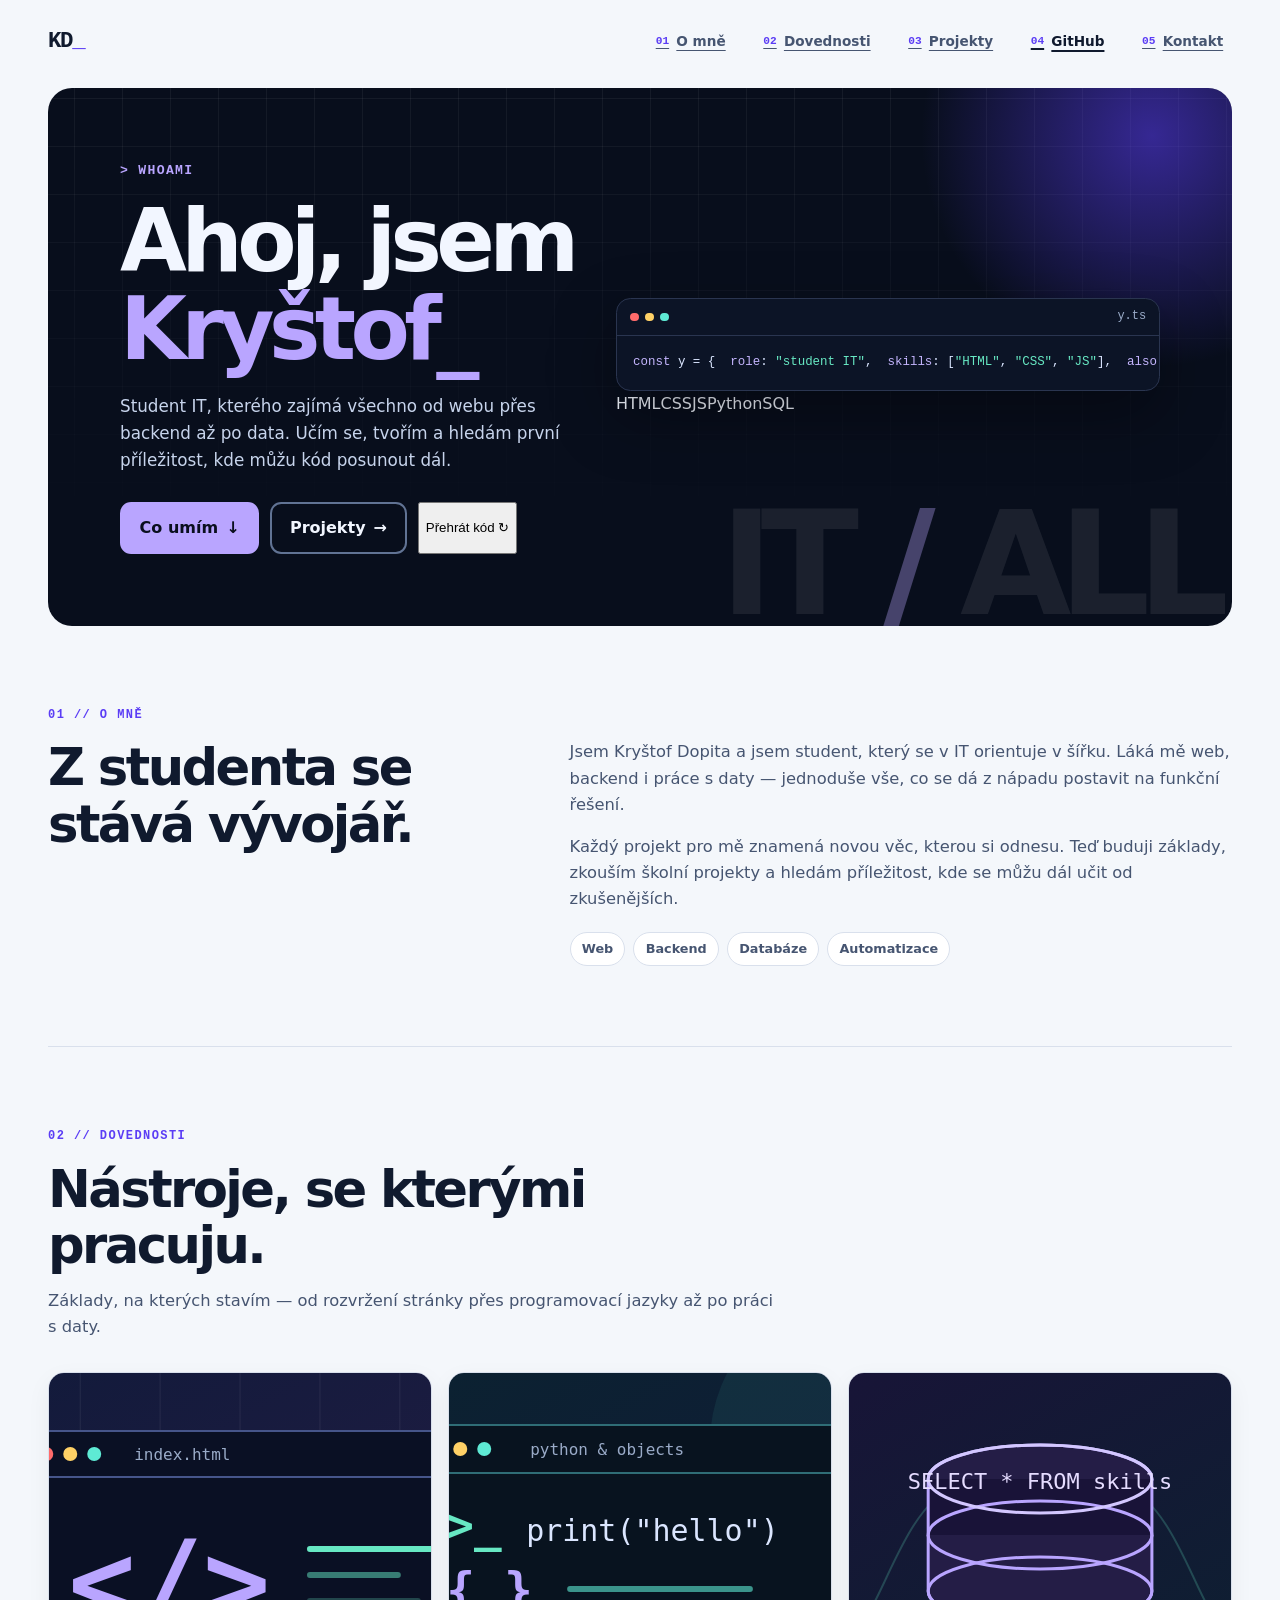
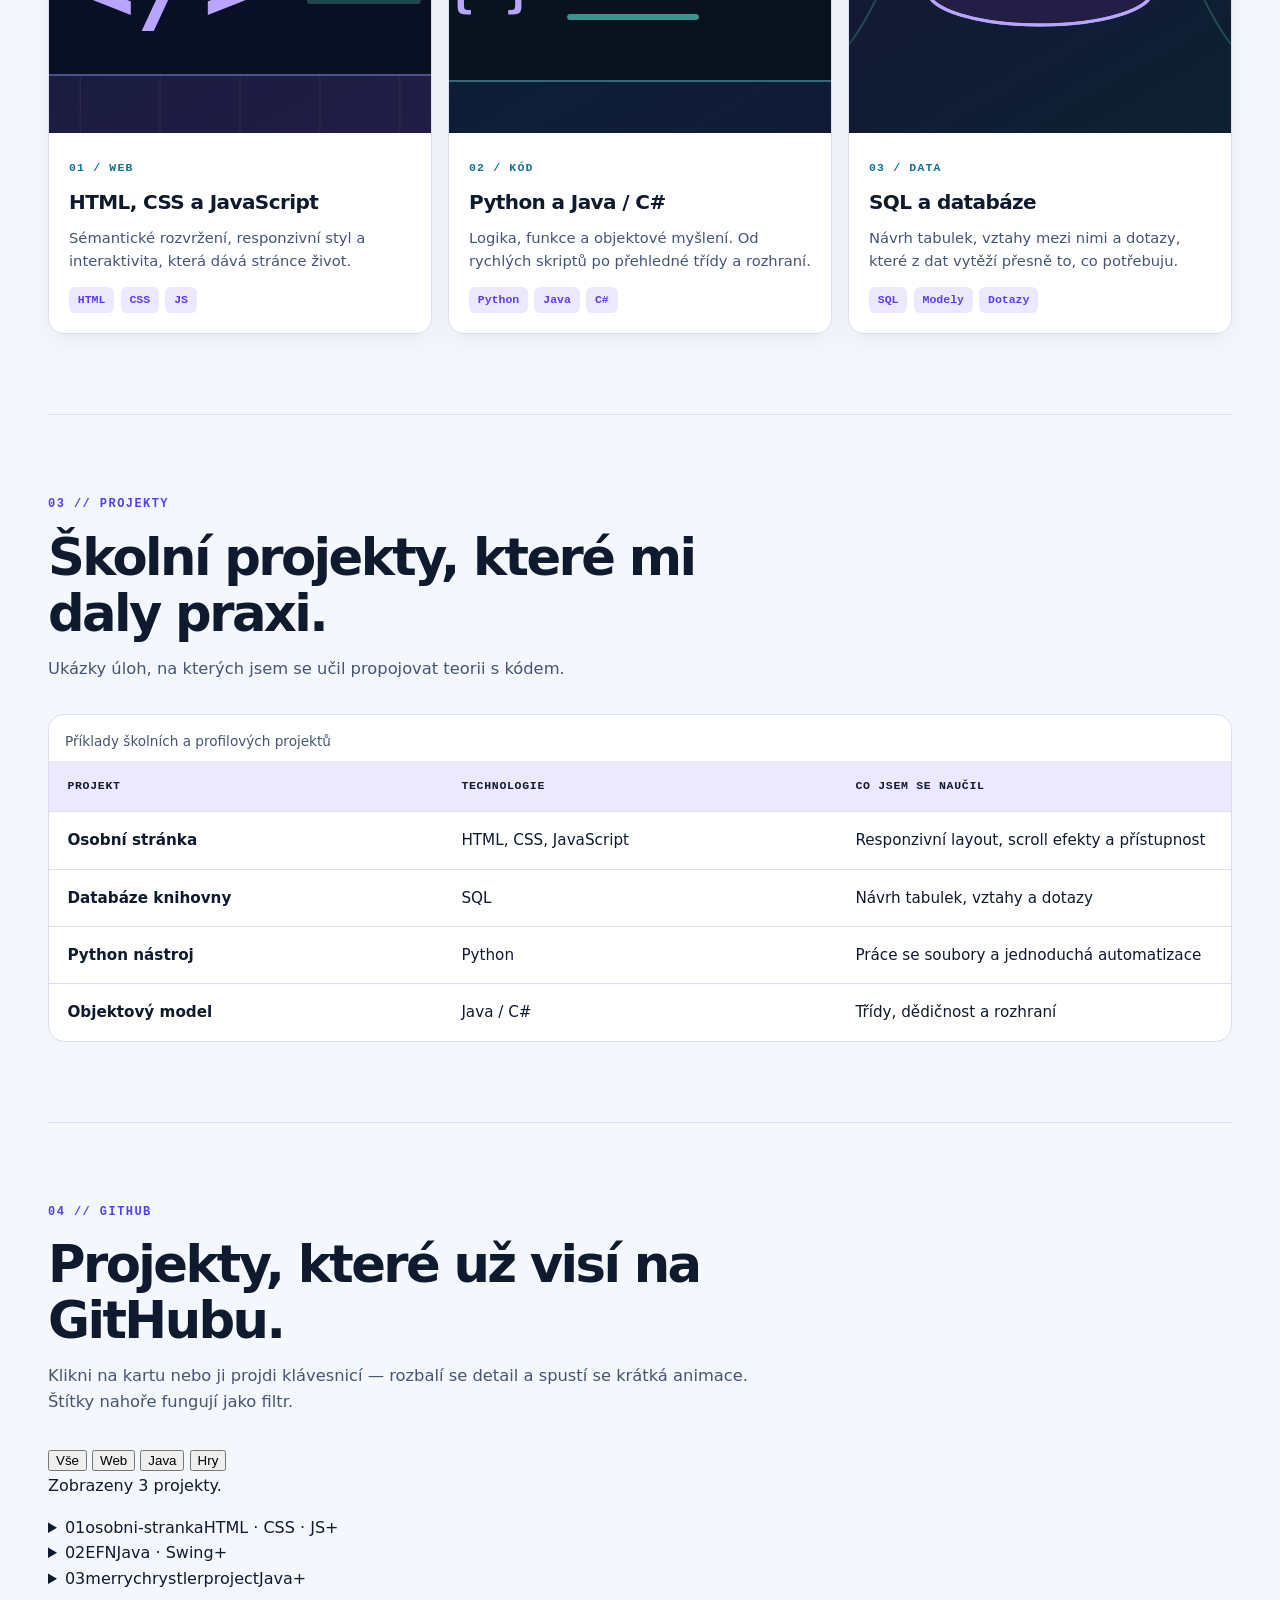
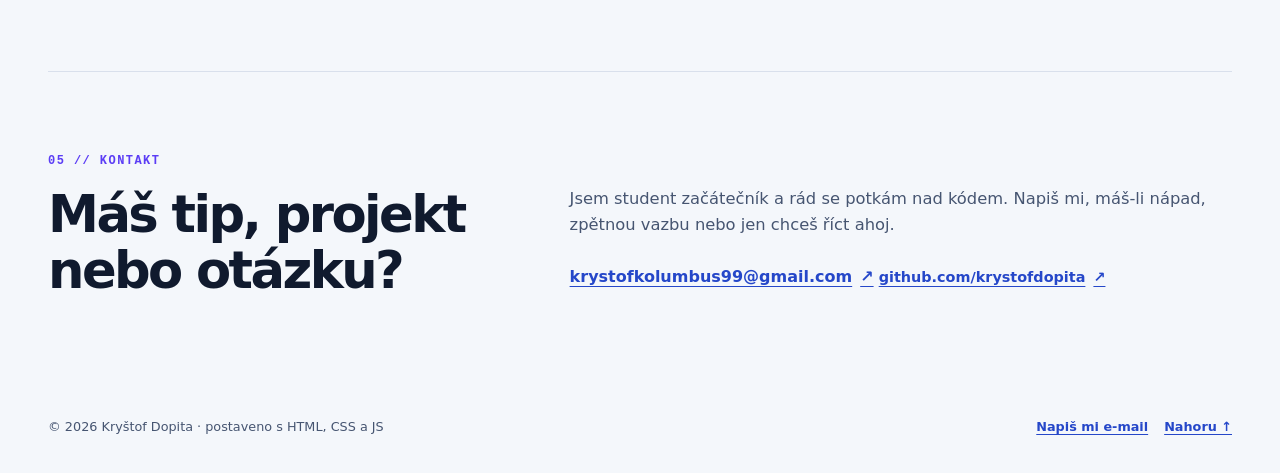
==== commit 55ed0167: "feat: kod s promennou y a GitHub projekty" ====
--- a/index.html
+++ b/index.html
@@ -13,12 +13,13 @@
   <div class="scroll-progress" aria-hidden="true"></div>
   <a class="skip-link" href="#hlavni-obsah">Přeskočit na hlavní obsah</a>
   <header class="site-header">
-    <a class="brand" href="#uvod" aria-label="Kryštof Dopita — zpět na úvod">KD<span>_</span></a>
+    <a class="brand" href="#uvod" aria-label="KD_ — Kryštof Dopita, zpět na úvod">KD<span>_</span></a>
     <nav aria-label="Hlavní navigace">
       <a href="#o-mne"><span>01</span> O mně</a>
       <a href="#dovednosti"><span>02</span> Dovednosti</a>
       <a href="#projekty"><span>03</span> Projekty</a>
-      <a href="#kontakt"><span>04</span> Kontakt</a>
+      <a href="#github"><span>04</span> GitHub</a>
+      <a href="#kontakt"><span>05</span> Kontakt</a>
     </nav>
   </header>
   <main id="hlavni-obsah" tabindex="-1">
@@ -31,16 +32,17 @@
         <div class="hero-actions">
           <a class="button-link" href="#dovednosti">Co umím <span aria-hidden="true">↓</span></a>
           <a class="button-link button-link--ghost" href="#projekty">Projekty <span aria-hidden="true">→</span></a>
+          <button class="replay-button" type="button" id="replay-code">Přehrát kód <span aria-hidden="true">↻</span></button>
         </div>
       </div>
-      <div class="code-window" aria-hidden="true">
-        <div class="code-top"><span></span><span></span><span></span><em>kristof.ts</em></div>
-        <pre><code><span class="c-key">const</span> kristof = {
-  <span class="c-key">role</span>: <span class="c-str">"student IT"</span>,
-  <span class="c-key">skills</span>: [<span class="c-str">"HTML"</span>, <span class="c-str">"CSS"</span>, <span class="c-str">"JS"</span>],
-  <span class="c-key">also</span>: [<span class="c-str">"Python"</span>, <span class="c-str">"Java/C#"</span>, <span class="c-str">"SQL"</span>],
-  <span class="c-key">mode</span>: <span class="c-str">"učím se každý den"</span>
-};</code></pre>
+      <div class="code-wrap">
+        <div class="code-window" id="code-window" aria-hidden="true">
+          <div class="code-top"><span></span><span></span><span></span><em>y.ts</em></div>
+          <pre><code><span class="code-line" style="--line-delay: 60ms"><span class="c-key">const</span> y = {</span><span class="code-line" style="--line-delay: 140ms">  <span class="c-key">role</span>: <span class="c-str">"student IT"</span>,</span><span class="code-line" style="--line-delay: 220ms">  <span class="c-key">skills</span>: [<span class="c-str">"HTML"</span>, <span class="c-str">"CSS"</span>, <span class="c-str">"JS"</span>],</span><span class="code-line" style="--line-delay: 300ms">  <span class="c-key">also</span>: [<span class="c-str">"Python"</span>, <span class="c-str">"Java/C#"</span>, <span class="c-str">"SQL"</span>],</span><span class="code-line" style="--line-delay: 380ms">  <span class="c-key">mode</span>: <span class="c-str">"učím se každý den"</span></span><span class="code-line" style="--line-delay: 460ms">};</span></code></pre>
+        </div>
+        <div class="orbit" aria-hidden="true">
+          <span style="--i: 0">HTML</span><span style="--i: 1">CSS</span><span style="--i: 2">JS</span><span style="--i: 3">Python</span><span style="--i: 4">SQL</span>
+        </div>
       </div>
       <p class="hero-decoration" aria-hidden="true">IT<span> / </span>ALL</p>
     </section>
@@ -118,8 +120,46 @@
       </div>
     </section>
 
+    <section class="github section-shell" id="github" aria-labelledby="github-nadpis">
+      <div class="section-heading reveal">
+        <p class="section-label">04 // GITHUB</p>
+        <h2 id="github-nadpis">Projekty, které už visí na GitHubu.</h2>
+        <p>Klikni na kartu nebo ji projdi klávesnicí — rozbalí se detail a spustí se krátká animace. Štítky nahoře fungují jako filtr.</p>
+      </div>
+      <div class="repo-filters reveal" role="group" aria-label="Filtrovat projekty podle technologie">
+        <button class="repo-filter" type="button" data-filter="all" aria-pressed="true">Vše</button>
+        <button class="repo-filter" type="button" data-filter="web" aria-pressed="false">Web</button>
+        <button class="repo-filter" type="button" data-filter="java" aria-pressed="false">Java</button>
+        <button class="repo-filter" type="button" data-filter="game" aria-pressed="false">Hry</button>
+      </div>
+      <p class="repo-status" aria-live="polite">Zobrazeny 3 projekty.</p>
+      <div class="repo-grid">
+        <details class="repo-card reveal" data-tags="web">
+          <summary><span class="repo-index">01</span><span class="repo-name">osobni-stranka</span><span class="repo-language">HTML · CSS · JS</span><span class="repo-chevron" aria-hidden="true">+</span></summary>
+          <div class="repo-detail">
+            <p>Aktuální osobní stránka: sémantické HTML, responzivní CSS a JavaScript pro scrollové efekty.</p>
+            <a href="https://github.com/krystofdopita/osobni-stranka">Otevřít repozitář <span aria-hidden="true">↗</span></a>
+          </div>
+        </details>
+        <details class="repo-card reveal" data-tags="java game">
+          <summary><span class="repo-index">02</span><span class="repo-name">EFN</span><span class="repo-language">Java · Swing</span><span class="repo-chevron" aria-hidden="true">+</span></summary>
+          <div class="repo-detail">
+            <p>Escape from the Island — 2D hra, ve které prozkoumáváš místnosti, sbíráš klíče, odemykáš budovy a unikáš z ostrova.</p>
+            <a href="https://github.com/krystofdopita/EFN">Otevřít repozitář <span aria-hidden="true">↗</span></a>
+          </div>
+        </details>
+        <details class="repo-card reveal" data-tags="java game">
+          <summary><span class="repo-index">03</span><span class="repo-name">merrychrystlerproject</span><span class="repo-language">Java</span><span class="repo-chevron" aria-hidden="true">+</span></summary>
+          <div class="repo-detail">
+            <p>LETHE — textové dobrodružství v konzoli: prozkoumáváš neznámý svět, sbíráš předměty a bojuješ s nepřáteli.</p>
+            <a href="https://github.com/krystofdopita/merrychrystlerproject">Otevřít repozitář <span aria-hidden="true">↗</span></a>
+          </div>
+        </details>
+      </div>
+    </section>
+
     <section class="contact section-shell" id="kontakt" aria-labelledby="kontakt-nadpis">
-      <p class="section-label reveal">04 // KONTAKT</p>
+      <p class="section-label reveal">05 // KONTAKT</p>
       <div class="contact-grid reveal">
         <h2 id="kontakt-nadpis">Máš tip, projekt nebo otázku?</h2>
         <div>
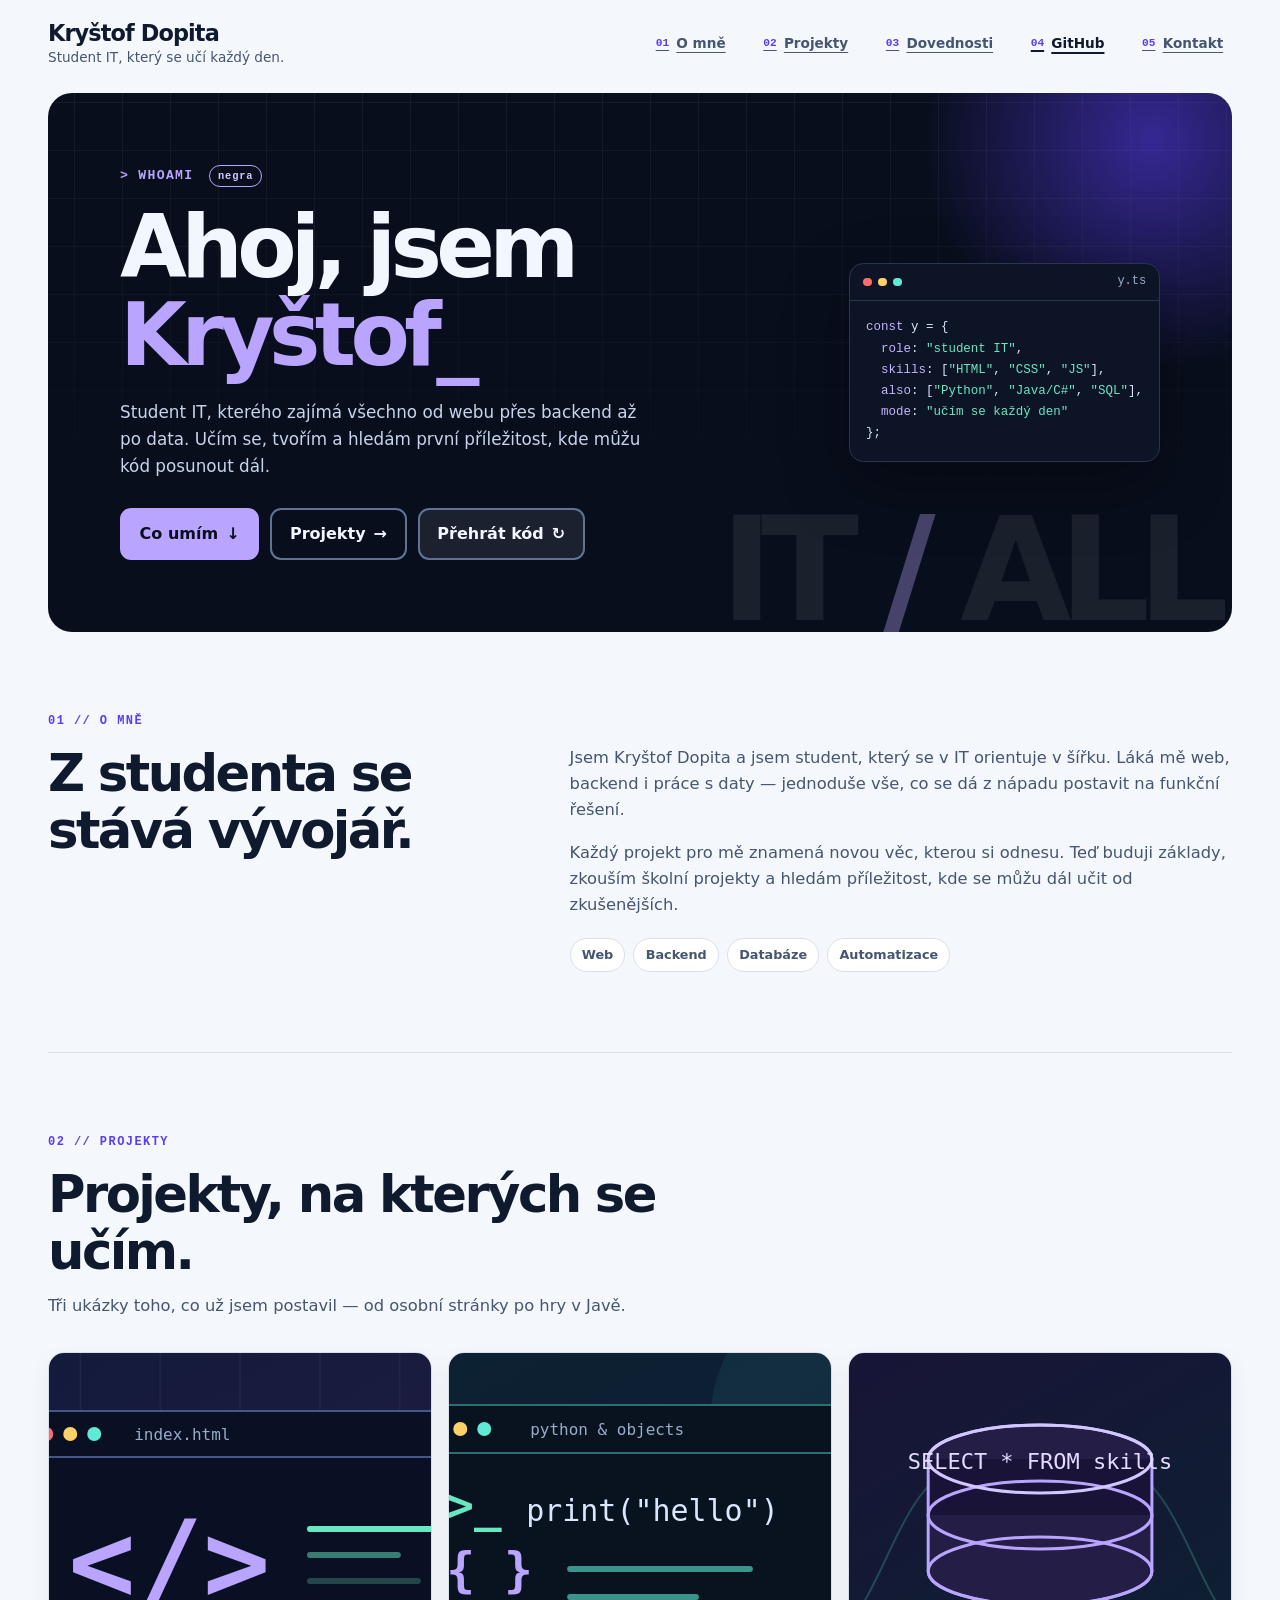
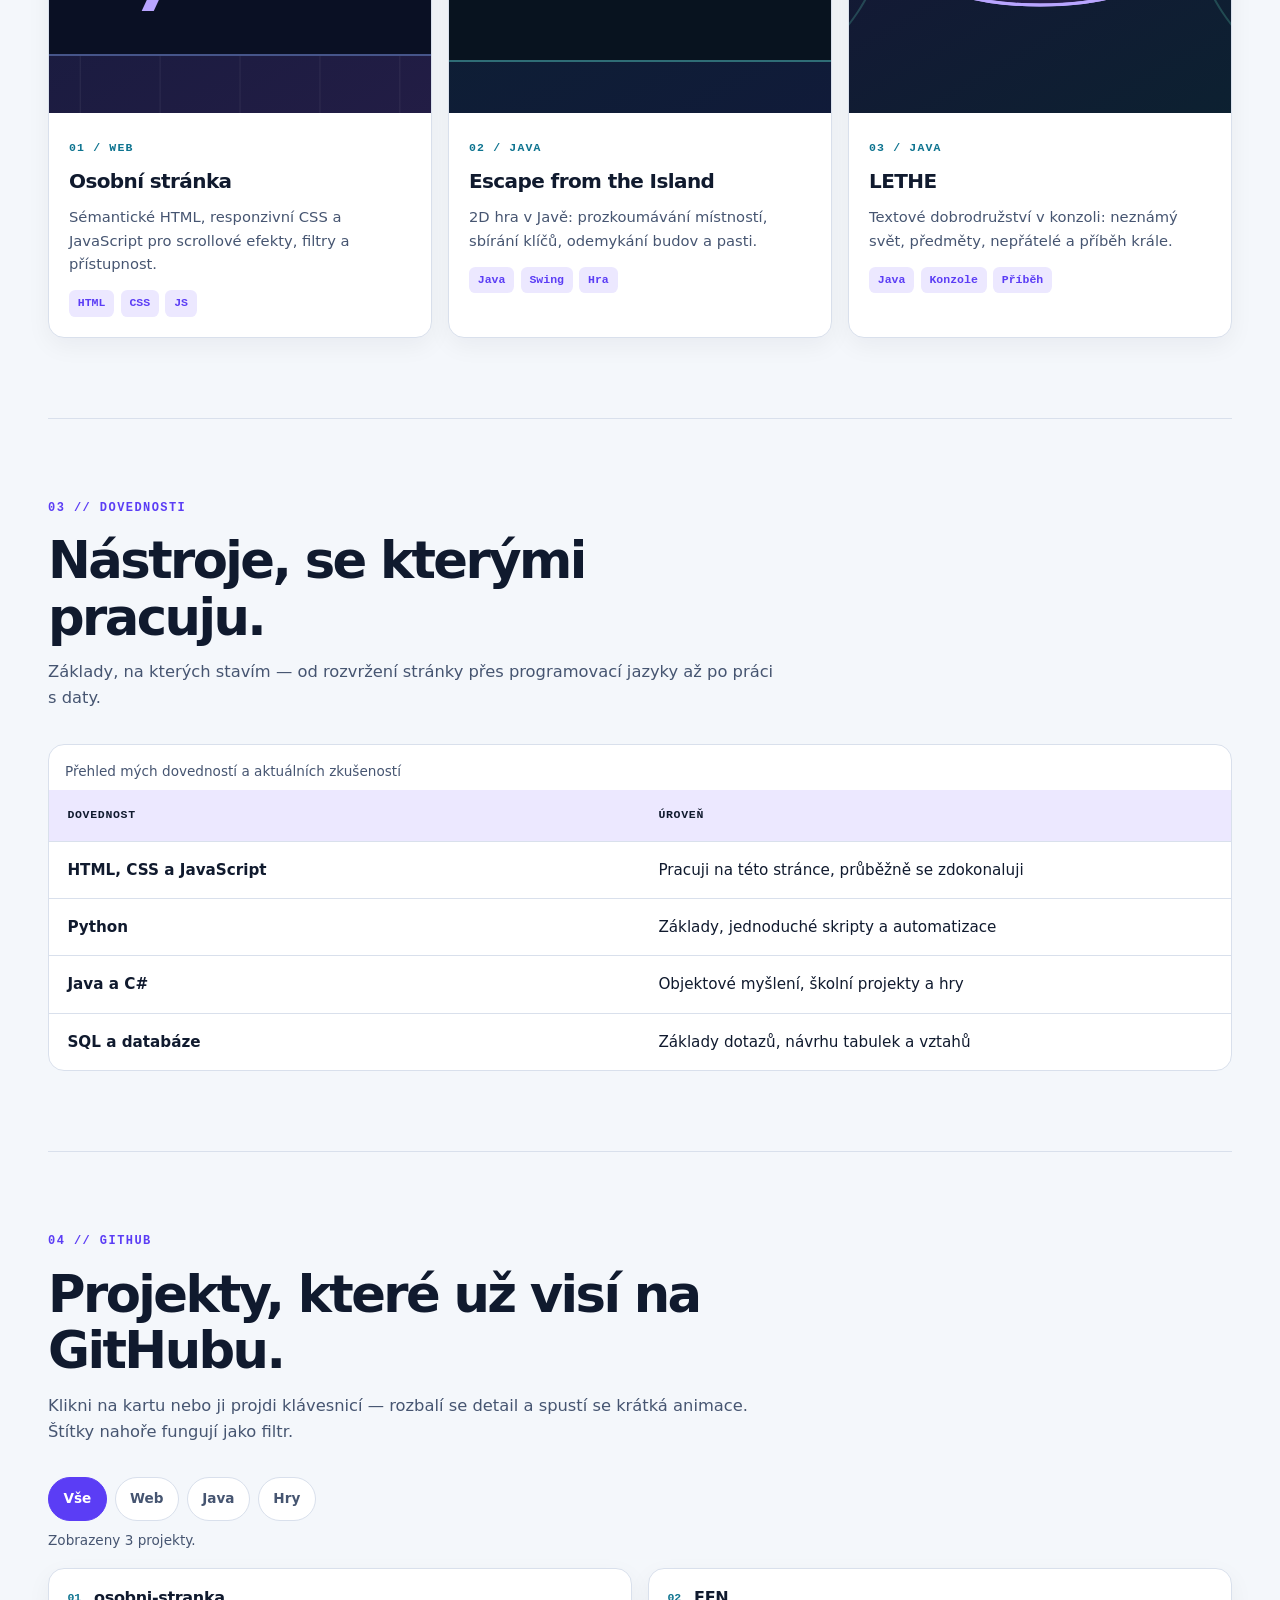
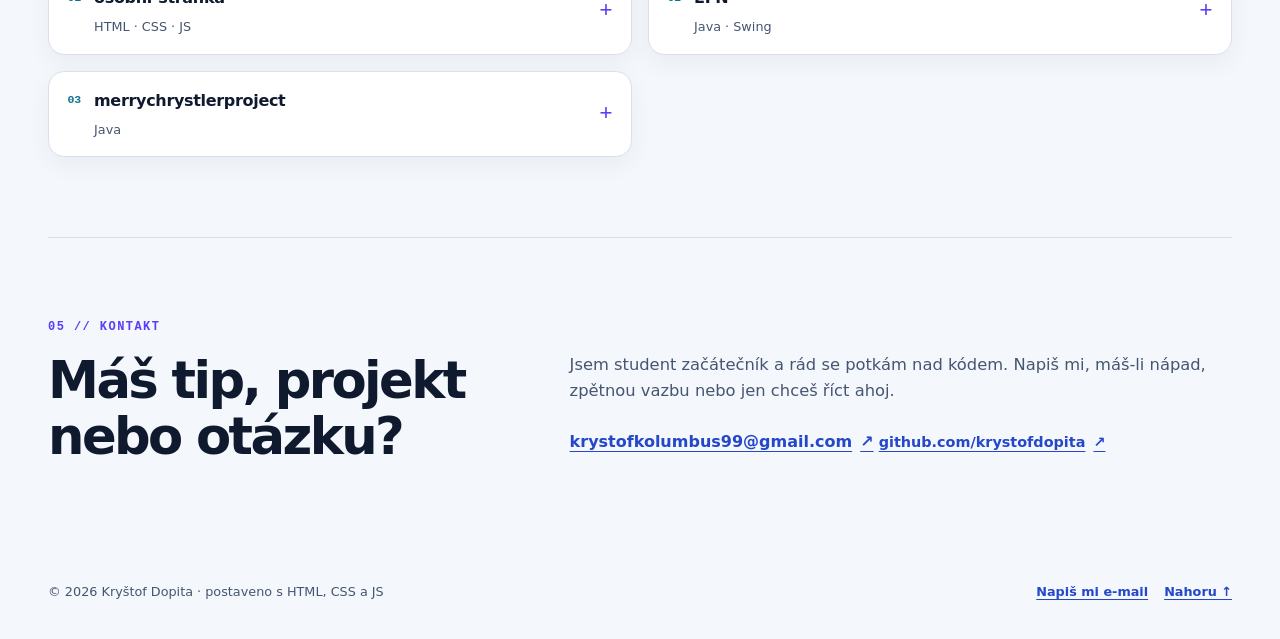
==== commit 29666f4b: "feat: struktura podle kostry a stitek negra" ====
--- a/index.html
+++ b/index.html
@@ -4,30 +4,37 @@
   <meta charset="utf-8">
   <meta name="viewport" content="width=device-width, initial-scale=1">
   <meta name="color-scheme" content="light dark">
-  <meta name="description" content="Osobní stránka Kryštofa Dopity — student IT, dovednosti, školní projekty a kontakt.">
+  <meta name="description" content="Osobní stránka Kryštofa Dopity — student IT, dovednosti, projekty a kontakt.">
   <title>Kryštof Dopita — student IT</title>
   <link rel="stylesheet" href="css/style.css">
   <script src="js/main.js" defer></script>
 </head>
 <body>
   <div class="scroll-progress" aria-hidden="true"></div>
-  <a class="skip-link" href="#hlavni-obsah">Přeskočit na hlavní obsah</a>
+  <a class="skip-link" href="#obsah">Přejít na obsah</a>
+
   <header class="site-header">
-    <a class="brand" href="#uvod" aria-label="KD_ — Kryštof Dopita, zpět na úvod">KD<span>_</span></a>
+    <div class="header-copy">
+      <h1><a href="#uvod">Kryštof Dopita</a></h1>
+      <p>Student IT, který se učí každý den.</p>
+    </div>
     <nav aria-label="Hlavní navigace">
-      <a href="#o-mne"><span>01</span> O mně</a>
-      <a href="#dovednosti"><span>02</span> Dovednosti</a>
-      <a href="#projekty"><span>03</span> Projekty</a>
-      <a href="#github"><span>04</span> GitHub</a>
-      <a href="#kontakt"><span>05</span> Kontakt</a>
+      <ul>
+        <li><a href="#o-mne"><span>01</span> O mně</a></li>
+        <li><a href="#projekty"><span>02</span> Projekty</a></li>
+        <li><a href="#dovednosti"><span>03</span> Dovednosti</a></li>
+        <li><a href="#github"><span>04</span> GitHub</a></li>
+        <li><a href="#kontakt"><span>05</span> Kontakt</a></li>
+      </ul>
     </nav>
   </header>
-  <main id="hlavni-obsah" tabindex="-1">
+
+  <main id="obsah">
     <section class="hero" id="uvod" aria-labelledby="uvod-nadpis">
       <div class="hero-grid" aria-hidden="true"></div>
       <div class="hero-copy">
-        <p class="eyebrow"><span aria-hidden="true">&gt; </span>whoami</p>
-        <h1 id="uvod-nadpis">Ahoj, jsem <span>Kryštof<span class="cursor" aria-hidden="true">_</span></span></h1>
+        <p class="eyebrow"><span aria-hidden="true">&gt; </span>whoami <span class="negra-mark">negra</span></p>
+        <h2 class="hero-title" id="uvod-nadpis">Ahoj, jsem <span>Kryštof<span class="cursor" aria-hidden="true">_</span></span></h2>
         <p class="hero-intro">Student IT, kterého zajímá všechno od webu přes backend až po data. Učím se, tvořím a hledám první příležitost, kde můžu kód posunout dál.</p>
         <div class="hero-actions">
           <a class="button-link" href="#dovednosti">Co umím <span aria-hidden="true">↓</span></a>
@@ -61,60 +68,60 @@
       </div>
     </section>
 
-    <section class="skills section-shell" id="dovednosti" aria-labelledby="dovednosti-nadpis">
+    <section class="projects section-shell" id="projekty" aria-labelledby="projekty-nadpis">
       <div class="section-heading reveal">
-        <p class="section-label">02 // DOVEDNOSTI</p>
-        <h2 id="dovednosti-nadpis">Nástroje, se kterými pracuju.</h2>
-        <p>Základy, na kterých stavím — od rozvržení stránky přes programovací jazyky až po práci s daty.</p>
+        <p class="section-label">02 // PROJEKTY</p>
+        <h2 id="projekty-nadpis">Projekty, na kterých se učím.</h2>
+        <p>Tři ukázky toho, co už jsem postavil — od osobní stránky po hry v Javě.</p>
       </div>
-      <div class="skill-grid">
-        <article class="skill-card reveal">
-          <img src="images/web.svg" alt="Ikona lomených závorek a kódu v okně editoru" width="640" height="360">
+      <div class="project-grid">
+        <article class="project-card reveal">
+          <img src="images/web.svg" alt="Okno editoru s lomenými závorkami a řádky kódu" width="640" height="360">
           <div class="card-copy">
             <span class="card-number">01 / WEB</span>
-            <h3>HTML, CSS a JavaScript</h3>
-            <p>Sémantické rozvržení, responzivní styl a interaktivita, která dává stránce život.</p>
+            <h3>Osobní stránka</h3>
+            <p>Sémantické HTML, responzivní CSS a JavaScript pro scrollové efekty, filtry a přístupnost.</p>
             <ul class="chip-list"><li>HTML</li><li>CSS</li><li>JS</li></ul>
           </div>
         </article>
-        <article class="skill-card reveal">
-          <img src="images/terminal.svg" alt="Ikona terminálu s výzvou a složenými závorkami" width="640" height="360">
+        <article class="project-card reveal">
+          <img src="images/terminal.svg" alt="Terminál s výzvou, výpisem a složenými závorkami" width="640" height="360">
           <div class="card-copy">
-            <span class="card-number">02 / KÓD</span>
-            <h3>Python a Java / C#</h3>
-            <p>Logika, funkce a objektové myšlení. Od rychlých skriptů po přehledné třídy a rozhraní.</p>
-            <ul class="chip-list"><li>Python</li><li>Java</li><li>C#</li></ul>
+            <span class="card-number">02 / JAVA</span>
+            <h3>Escape from the Island</h3>
+            <p>2D hra v Javě: prozkoumávání místností, sbírání klíčů, odemykání budov a pasti.</p>
+            <ul class="chip-list"><li>Java</li><li>Swing</li><li>Hra</li></ul>
           </div>
         </article>
-        <article class="skill-card reveal">
-          <img src="images/data.svg" alt="Ikona databáze s vrstvami tabulek a spojnicemi" width="640" height="360">
+        <article class="project-card reveal">
+          <img src="images/data.svg" alt="Vrstvená databáze s tabulkami a spojnicemi" width="640" height="360">
           <div class="card-copy">
-            <span class="card-number">03 / DATA</span>
-            <h3>SQL a databáze</h3>
-            <p>Návrh tabulek, vztahy mezi nimi a dotazy, které z dat vytěží přesně to, co potřebuju.</p>
-            <ul class="chip-list"><li>SQL</li><li>Modely</li><li>Dotazy</li></ul>
+            <span class="card-number">03 / JAVA</span>
+            <h3>LETHE</h3>
+            <p>Textové dobrodružství v konzoli: neznámý svět, předměty, nepřátelé a příběh krále.</p>
+            <ul class="chip-list"><li>Java</li><li>Konzole</li><li>Příběh</li></ul>
           </div>
         </article>
       </div>
     </section>
 
-    <section class="projects section-shell" id="projekty" aria-labelledby="projekty-nadpis">
+    <section class="skills section-shell" id="dovednosti" aria-labelledby="dovednosti-nadpis">
       <div class="section-heading reveal">
-        <p class="section-label">03 // PROJEKTY</p>
-        <h2 id="projekty-nadpis">Školní projekty, které mi daly praxi.</h2>
-        <p>Ukázky úloh, na kterých jsem se učil propojovat teorii s kódem.</p>
+        <p class="section-label">03 // DOVEDNOSTI</p>
+        <h2 id="dovednosti-nadpis">Nástroje, se kterými pracuju.</h2>
+        <p>Základy, na kterých stavím — od rozvržení stránky přes programovací jazyky až po práci s daty.</p>
       </div>
       <div class="table-scroll reveal">
-        <table class="projects-table">
-          <caption>Příklady školních a profilových projektů</caption>
+        <table class="data-table">
+          <caption>Přehled mých dovedností a aktuálních zkušeností</caption>
           <thead>
-            <tr><th scope="col">Projekt</th><th scope="col">Technologie</th><th scope="col">Co jsem se naučil</th></tr>
+            <tr><th scope="col">Dovednost</th><th scope="col">Úroveň</th></tr>
           </thead>
           <tbody>
-            <tr><th scope="row">Osobní stránka</th><td>HTML, CSS, JavaScript</td><td>Responzivní layout, scroll efekty a přístupnost</td></tr>
-            <tr><th scope="row">Databáze knihovny</th><td>SQL</td><td>Návrh tabulek, vztahy a dotazy</td></tr>
-            <tr><th scope="row">Python nástroj</th><td>Python</td><td>Práce se soubory a jednoduchá automatizace</td></tr>
-            <tr><th scope="row">Objektový model</th><td>Java / C#</td><td>Třídy, dědičnost a rozhraní</td></tr>
+            <tr><th scope="row">HTML, CSS a JavaScript</th><td>Pracuji na této stránce, průběžně se zdokonaluji</td></tr>
+            <tr><th scope="row">Python</th><td>Základy, jednoduché skripty a automatizace</td></tr>
+            <tr><th scope="row">Java a C#</th><td>Objektové myšlení, školní projekty a hry</td></tr>
+            <tr><th scope="row">SQL a databáze</th><td>Základy dotazů, návrhu tabulek a vztahů</td></tr>
           </tbody>
         </table>
       </div>
@@ -162,16 +169,17 @@
       <p class="section-label reveal">05 // KONTAKT</p>
       <div class="contact-grid reveal">
         <h2 id="kontakt-nadpis">Máš tip, projekt nebo otázku?</h2>
-        <div>
+        <address>
           <p>Jsem student začátečník a rád se potkám nad kódem. Napiš mi, máš-li nápad, zpětnou vazbu nebo jen chceš říct ahoj.</p>
           <a class="contact-link" href="mailto:krystofkolumbus99@gmail.com">krystofkolumbus99@gmail.com <span aria-hidden="true">↗</span></a>
           <a class="contact-link contact-link--sub" href="https://github.com/krystofdopita">github.com/krystofdopita <span aria-hidden="true">↗</span></a>
-        </div>
+        </address>
       </div>
     </section>
   </main>
+
   <footer class="site-footer">
-    <span>© 2026 Kryštof Dopita · postaveno s HTML, CSS a JS</span>
+    <p>© 2026 Kryštof Dopita · postaveno s HTML, CSS a JS</p>
     <div class="footer-links">
       <a href="mailto:krystofkolumbus99@gmail.com">Napiš mi e-mail</a>
       <a href="#uvod">Nahoru ↑</a>
--- a/css/style.css
+++ b/css/style.css
@@ -67,20 +67,24 @@
   gap: 0.5rem;
   padding-block: 1rem 0.75rem;
 }
-.brand {
-  font-family: ui-monospace, SFMono-Regular, Menlo, Consolas, monospace;
+.header-copy h1 {
+  margin: 0;
   font-size: 1.4rem;
-  font-weight: 800;
-  letter-spacing: -0.06em;
-  text-decoration: none;
-}
-.brand span { color: var(--accent); }
-nav {
+  letter-spacing: -0.04em;
+  line-height: 1.2;
+}
+.header-copy h1 a { color: inherit; text-decoration: none; }
+.header-copy p { margin: 0; color: var(--muted); font-size: 0.85rem; }
+nav ul {
   display: grid;
   grid-template-columns: repeat(2, minmax(0, 1fr));
   gap: 0.2rem 0.75rem;
   width: 100%;
-}
+  margin: 0;
+  padding: 0;
+  list-style: none;
+}
+nav li { min-width: 0; }
 nav a {
   display: inline-flex;
   align-items: center;
@@ -145,13 +149,24 @@
   text-transform: uppercase;
 }
 h1, h2, h3 { margin-top: 0; }
-h1 {
+.hero-title {
   margin-bottom: 1.25rem;
   font-size: clamp(2.6rem, 11vw, 5rem);
   line-height: 1.02;
   letter-spacing: -0.065em;
 }
-h1 span { color: #b9a5ff; }
+.hero-title span { color: #b9a5ff; }
+.negra-mark {
+  display: inline-block;
+  margin-left: 0.4rem;
+  padding: 0.1rem 0.5rem;
+  border: 1px solid #b9a5ff;
+  border-radius: 999px;
+  color: #d3c7ff;
+  font-size: 0.65rem;
+  letter-spacing: 0.08em;
+  text-transform: none;
+}
 .cursor { animation: blink 1.1s steps(1) infinite; }
 @keyframes blink { 50% { opacity: 0; } }
 .hero-intro {
@@ -179,10 +194,28 @@
 .button-link--ghost { background: transparent; color: var(--hero-text); border-color: #617394; }
 .button-link--ghost:hover { background: rgb(255 255 255 / 12%); color: #ffffff; border-color: #9fb0cd; }
 
+.code-wrap {
+  position: relative;
+  max-width: 34rem;
+  margin-top: 2.25rem;
+}
+.code-wrap.is-sparkling::after {
+  content: "";
+  position: absolute;
+  z-index: 2;
+  inset: 0;
+  border-radius: 0.9rem;
+  background: radial-gradient(circle at 75% 25%, rgb(94 234 212 / 35%), transparent 55%);
+  animation: code-sparkle 700ms ease-out forwards;
+  pointer-events: none;
+}
+@keyframes code-sparkle {
+  from { opacity: 1; transform: scale(1); }
+  to { opacity: 0; transform: scale(1.06); }
+}
 .code-window {
   position: relative;
   max-width: 34rem;
-  margin-top: 2.25rem;
   overflow: hidden;
   border: 1px solid #2a3550;
   border-radius: 0.9rem;
@@ -215,8 +248,66 @@
   font-size: 0.78rem;
   line-height: 1.7;
 }
+.code-line {
+  display: block;
+  opacity: 0;
+  transform: translateX(-0.5rem);
+  animation: line-type 420ms ease forwards;
+  animation-delay: var(--line-delay, 0ms);
+}
+@keyframes line-type { to { opacity: 1; transform: none; } }
+.code-window.is-replaying .code-line { animation: none; opacity: 0; transform: translateX(-0.5rem); }
+.code-window.is-replaying.is-running .code-line {
+  animation: line-type 420ms ease forwards;
+  animation-delay: var(--line-delay, 0ms);
+}
 .c-key { color: #c4b5fd; }
 .c-str { color: #67e8c3; }
+
+.orbit {
+  position: absolute;
+  z-index: 1;
+  top: 50%;
+  left: 50%;
+  width: 16rem;
+  height: 16rem;
+  margin: -8rem 0 0 -8rem;
+  opacity: 0;
+  transform: scale(0.7) rotate(calc(var(--scroll-progress) * 200deg));
+  transition: opacity 400ms ease, scale 700ms cubic-bezier(0.2, 0.7, 0.2, 1);
+  pointer-events: none;
+}
+.orbit.is-active { opacity: 1; scale: 1; }
+.orbit span {
+  position: absolute;
+  top: 50%;
+  left: 50%;
+  padding: 0.25rem 0.55rem;
+  border: 1px solid #46558a;
+  border-radius: 999px;
+  background: #101a36;
+  color: #d3c7ff;
+  font-family: ui-monospace, SFMono-Regular, Menlo, Consolas, monospace;
+  font-size: 0.65rem;
+  font-weight: 700;
+  transform: rotate(calc(72deg * var(--i))) translateY(-6.5rem) rotate(calc(-72deg * var(--i) - var(--scroll-progress) * 200deg));
+}
+.replay-button {
+  display: inline-flex;
+  align-items: center;
+  justify-content: center;
+  gap: 0.5rem;
+  min-height: 2.75rem;
+  padding: 0.7rem 1.1rem;
+  border: 0.125rem solid #617394;
+  border-radius: 0.7rem;
+  background: rgb(255 255 255 / 8%);
+  color: var(--hero-text);
+  font: inherit;
+  font-weight: 800;
+  cursor: pointer;
+}
+.replay-button:hover { background: rgb(255 255 255 / 16%); border-color: #9fb0cd; }
 .hero-decoration {
   position: absolute;
   right: 1rem;
@@ -269,8 +360,8 @@
   font-weight: 700;
 }
 
-.skill-grid { display: grid; grid-template-columns: 1fr; gap: 1rem; }
-.skill-card {
+.project-grid { display: grid; grid-template-columns: 1fr; gap: 1rem; }
+.project-card {
   min-width: 0;
   overflow: hidden;
   border: 1px solid var(--line);
@@ -279,8 +370,8 @@
   box-shadow: 0 0.5rem 1.5rem rgb(16 26 46 / 5%);
   transition: border-color 200ms ease, box-shadow 200ms ease;
 }
-.skill-card:hover { border-color: var(--accent); box-shadow: 0 1rem 2rem rgb(16 26 46 / 12%); }
-.skill-card > img { display: block; width: 100%; aspect-ratio: 16 / 9; object-fit: cover; background: var(--accent-soft); }
+.project-card:hover { border-color: var(--accent); box-shadow: 0 1rem 2rem rgb(16 26 46 / 12%); }
+.project-card > img { display: block; width: 100%; aspect-ratio: 16 / 9; object-fit: cover; background: var(--accent-soft); }
 .card-copy { padding: 1.15rem; }
 .card-number {
   color: var(--cyan);
@@ -311,9 +402,9 @@
 .js .reveal.is-visible { opacity: 1; transform: none; }
 
 .table-scroll { width: 100%; overflow-x: auto; border: 1px solid var(--line); border-radius: 1rem; background: var(--surface); }
-.projects-table { width: 100%; border-collapse: collapse; table-layout: fixed; }
-.projects-table caption { padding: 1rem 1rem 0.5rem; color: var(--muted); font-size: 0.85rem; text-align: left; }
-.projects-table th, .projects-table td {
+.data-table { width: 100%; border-collapse: collapse; table-layout: fixed; }
+.data-table caption { padding: 1rem 1rem 0.5rem; color: var(--muted); font-size: 0.85rem; text-align: left; }
+.data-table th, .data-table td {
   padding: 0.8rem 1rem;
   border-bottom: 1px solid var(--line);
   font-size: 0.88rem;
@@ -321,7 +412,7 @@
   vertical-align: top;
   overflow-wrap: anywhere;
 }
-.projects-table thead th {
+.data-table thead th {
   background: var(--accent-soft);
   color: var(--ink);
   font-family: ui-monospace, SFMono-Regular, Menlo, Consolas, monospace;
@@ -329,11 +420,92 @@
   letter-spacing: 0.06em;
   text-transform: uppercase;
 }
-.projects-table tbody th { font-weight: 750; }
-.projects-table tbody tr:last-child th, .projects-table tbody tr:last-child td { border-bottom: 0; }
+.data-table tbody th { font-weight: 750; }
+.data-table tbody tr:last-child th, .data-table tbody tr:last-child td { border-bottom: 0; }
+
+[hidden] { display: none !important; }
+.repo-filters { display: flex; flex-wrap: wrap; gap: 0.5rem; margin-bottom: 0.6rem; }
+.repo-filter {
+  min-height: 2.75rem;
+  padding: 0.4rem 0.9rem;
+  border: 1px solid var(--line);
+  border-radius: 999px;
+  background: var(--surface);
+  color: var(--muted);
+  font: inherit;
+  font-size: 0.85rem;
+  font-weight: 750;
+  cursor: pointer;
+}
+.repo-filter:hover { border-color: var(--accent); color: var(--ink); }
+.repo-filter[aria-pressed="true"] { border-color: var(--accent); background: var(--accent); color: #ffffff; }
+.repo-status { margin-bottom: 1rem; color: var(--muted); font-size: 0.85rem; }
+.repo-grid { display: grid; grid-template-columns: 1fr; gap: 1rem; }
+.repo-card {
+  min-width: 0;
+  overflow: hidden;
+  border: 1px solid var(--line);
+  border-radius: 1rem;
+  background: var(--surface);
+  box-shadow: 0 0.5rem 1.5rem rgb(16 26 46 / 5%);
+}
+.repo-card[open] { border-color: var(--accent); box-shadow: 0 1rem 2rem rgb(16 26 46 / 12%); }
+.repo-card.is-burst { animation: card-burst 450ms ease; }
+@keyframes card-burst { 50% { transform: translateY(-0.2rem) scale(1.01); } }
+.repo-card summary {
+  display: grid;
+  grid-template-columns: auto 1fr auto;
+  align-items: center;
+  gap: 0.4rem 0.8rem;
+  min-height: 3.25rem;
+  padding: 1rem 1.15rem;
+  cursor: pointer;
+  list-style: none;
+}
+.repo-card summary::-webkit-details-marker { display: none; }
+.repo-card summary:hover .repo-name { text-decoration: underline; text-underline-offset: 0.25rem; }
+.repo-index {
+  color: var(--cyan);
+  font-family: ui-monospace, SFMono-Regular, Menlo, Consolas, monospace;
+  font-size: 0.72rem;
+  font-weight: 800;
+}
+.repo-name { font-weight: 800; letter-spacing: -0.02em; overflow-wrap: anywhere; }
+.repo-language {
+  grid-column: 2;
+  color: var(--muted);
+  font-size: 0.8rem;
+}
+.repo-chevron {
+  grid-column: 3;
+  grid-row: 1 / span 2;
+  color: var(--accent);
+  font-family: ui-monospace, SFMono-Regular, Menlo, Consolas, monospace;
+  font-size: 1.4rem;
+  line-height: 1;
+  transition: transform 200ms ease;
+}
+.repo-card[open] .repo-chevron { transform: rotate(45deg); }
+.repo-detail {
+  padding: 0 1.15rem 1.15rem;
+  animation: repo-reveal 300ms ease both;
+}
+@keyframes repo-reveal { from { opacity: 0; transform: translateY(-0.4rem); } }
+.repo-detail p { margin-bottom: 0.6rem; color: var(--muted); font-size: 0.9rem; }
+.repo-detail a {
+  display: inline-flex;
+  align-items: center;
+  gap: 0.4rem;
+  min-height: 2.75rem;
+  color: var(--link);
+  font-weight: 800;
+  text-decoration: underline;
+  text-underline-offset: 0.25rem;
+}
 
 .contact { border-bottom: 0; padding-bottom: 4rem; }
 .contact-grid { display: grid; grid-template-columns: 1fr; gap: 1rem; }
+address { font-style: normal; }
 .contact-link {
   display: inline-flex;
   align-items: center;
@@ -358,24 +530,20 @@
 }
 .footer-links { display: flex; flex-wrap: wrap; gap: 1rem; }
 .site-footer a { color: var(--link); font-weight: 700; text-decoration: underline; text-underline-offset: 0.2rem; }
-
-@media (min-width: 35em) {
+.site-footer p { margin-bottom: 0; }
+
+@media (min-width: 40em) {
   .hero { padding: 3rem 2rem 3.5rem; }
   .section-shell { padding-block: 3.5rem; }
-  .code-window { margin-top: 2.75rem; }
-}
-
-@media (min-width: 48em) {
-  .site-header, .site-footer, main { width: min(100% - 3rem, var(--content)); }
+  .code-wrap { margin-top: 2.75rem; }
+  .repo-grid { grid-template-columns: repeat(2, minmax(0, 1fr)); }
+}
+
+@media (min-width: 60em) {
+  .site-header, .site-footer, main { width: min(100% - 4rem, var(--content)); }
   .site-header { flex-direction: row; align-items: center; justify-content: space-between; padding-block: 1.25rem 0; }
-  nav { display: flex; gap: 1.25rem; width: auto; }
+  nav ul { display: flex; gap: 1.25rem; width: auto; }
   nav a { padding-block: 0; }
-  .about-grid, .contact-grid { grid-template-columns: 0.85fr 1.15fr; gap: 2rem; }
-  .site-footer { flex-direction: row; align-items: center; justify-content: space-between; }
-}
-
-@media (min-width: 55em) {
-  .site-header, .site-footer, main { width: min(100% - 4rem, var(--content)); }
   .hero {
     display: grid;
     grid-template-columns: 1.05fr 0.95fr;
@@ -386,17 +554,19 @@
     padding: clamp(2.5rem, 6vw, 4.5rem);
     border-radius: 1.5rem;
   }
-  h1 { font-size: clamp(2.6rem, 7vw, 5rem); }
-  .code-window { margin-top: 0; justify-self: end; }
+  .hero-title { font-size: clamp(2.6rem, 7vw, 5rem); }
+  .code-wrap { margin-top: 0; justify-self: end; }
+  .about-grid, .contact-grid { grid-template-columns: 0.85fr 1.15fr; gap: 2rem; }
   .section-shell { padding-block: 5rem; }
-  .skill-grid { grid-template-columns: repeat(3, minmax(0, 1fr)); }
+  .project-grid { grid-template-columns: repeat(3, minmax(0, 1fr)); }
   .card-copy { padding: 1.25rem; }
-  .projects-table th, .projects-table td { padding: 1rem 1.15rem; font-size: 0.95rem; }
+  .data-table th, .data-table td { padding: 1rem 1.15rem; font-size: 0.95rem; }
+  .site-footer { flex-direction: row; align-items: center; justify-content: space-between; }
 }
 
 @media (min-width: 80em) {
   .site-header, .site-footer, main { width: min(100% - 5rem, var(--content)); }
-  h1 { font-size: 5.4rem; }
+  .hero-title { font-size: 5.4rem; }
 }
 
 @media (prefers-color-scheme: dark) {
@@ -416,7 +586,8 @@
     --link: #93c5fd;
   }
   html, body { scrollbar-color: #2b3a55 #080d18; }
-  .projects-table thead th { background: #1d2a40; color: #edf3ff; }
+  .data-table thead th { background: #1d2a40; color: #edf3ff; }
+  .skip-link, .repo-filter[aria-pressed="true"] { color: #080e1c; }
 }
 
 @media (prefers-contrast: more) {
@@ -440,16 +611,18 @@
     text-decoration-thickness: 0.125em;
     text-underline-offset: 0.2em;
   }
-  .button-link, .button-link:hover, .button-link--ghost { background: #000000; color: #ffffff; border: 2px solid #000000; }
-  .button-link--ghost { border-color: #ffffff; }
-  .button-link--ghost:hover { background: #000000; color: #ffffff; border-color: #ffffff; }
+  .button-link, .button-link:hover, .button-link--ghost, .replay-button { background: #000000; color: #ffffff; border: 2px solid #000000; }
+  .button-link--ghost, .replay-button { border-color: #ffffff; }
+  .button-link--ghost:hover, .replay-button:hover { background: #000000; color: #ffffff; border-color: #ffffff; }
   .hero { grid-template-columns: 1fr; background: #000000; color: #ffffff; }
-  .hero .eyebrow, .hero h1 span { color: #ffff00; }
-  .hero::after, .hero-grid, .hero-decoration, .code-window { display: none; }
+  .hero .eyebrow, .hero-title span, .negra-mark { color: #ffff00; }
+  .negra-mark { border-color: #ffff00; }
+  .hero::after, .hero-grid, .hero-decoration, .code-window, .orbit { display: none; }
   .section-label, .card-number { color: #000000; }
-  .skill-card { border: 2px solid #000000; }
-  .projects-table th, .projects-table td { border-bottom: 2px solid #000000; }
-  .projects-table thead th { background: #ffffff; color: #000000; }
+  .project-card, .repo-card { border: 2px solid #000000; }
+  .repo-card summary:hover .repo-name { text-decoration: underline; text-decoration-thickness: 0.125em; }
+  .data-table th, .data-table td { border-bottom: 2px solid #000000; }
+  .data-table thead th { background: #ffffff; color: #000000; }
   .tag-list li, .chip-list li { border: 1px solid #000000; background: #ffffff; color: #000000; }
   a:focus-visible { outline: 3px solid #000000; }
 }
@@ -459,7 +632,7 @@
   .hero-decoration { color: #8493b3; }
   .hero-decoration span { color: #a78bfa; }
   .code-window { background: #0c1426; }
-  .skill-card, .projects-table, .tag-list li, .chip-list li, .skip-link {
+  .project-card, .data-table, .tag-list li, .chip-list li, .skip-link {
     background-color: var(--surface);
     backdrop-filter: none;
     -webkit-backdrop-filter: none;
@@ -468,12 +641,12 @@
 
 @media (forced-colors: active) {
   .scroll-progress { background: Highlight; }
-  .skill-card, .projects-table th, .projects-table td, .button-link, .skip-link,
-  .tag-list li, .chip-list li { border: 1px solid CanvasText; }
+  .project-card, .repo-card, .data-table th, .data-table td, .button-link, .replay-button, .skip-link,
+  .tag-list li, .chip-list li, .negra-mark { border: 1px solid CanvasText; }
   a:focus-visible { outline: 3px solid Highlight; outline-offset: 2px; }
   a, nav a, .contact-link, .site-footer a { color: LinkText; }
   .hero { forced-color-adjust: auto; }
-  .hero-grid, .hero::after, .hero-decoration { display: none; }
+  .hero-grid, .hero::after, .hero-decoration, .orbit { display: none; }
 }
 
 @media (prefers-color-scheme: dark) and (prefers-contrast: more) {
@@ -492,10 +665,12 @@
     --link: #ffff00;
   }
   .hero { background: #000000; color: #ffffff; }
-  .hero .eyebrow, .hero h1 span, .section-label, .card-number { color: #ffff00; }
+  .hero .eyebrow, .hero-title span, .negra-mark, .section-label, .card-number { color: #ffff00; }
+  .negra-mark { border-color: #ffff00; }
   .contact-link, .site-footer a { color: #ffff00; }
-  .skill-card { border: 2px solid #ffffff; }
-  .projects-table thead th { background: #000000; color: #ffffff; }
+  .repo-filter[aria-pressed="true"] { background: #ffff00; color: #000000; }
+  .project-card { border: 2px solid #ffffff; }
+  .data-table thead th { background: #000000; color: #ffffff; }
   .tag-list li, .chip-list li { border: 1px solid #ffffff; background: #000000; color: #ffffff; }
 }
 
@@ -507,5 +682,14 @@
     transition-duration: 0.01ms !important;
   }
   .js .reveal { opacity: 1; transform: none; }
+  .code-line, .code-window.is-replaying .code-line, .code-window.is-replaying.is-running .code-line {
+    animation: none !important;
+    opacity: 1;
+    transform: none;
+  }
+  .orbit { transition: none; transform: none; }
+  .code-wrap.is-sparkling::after { animation: none; }
+  .repo-card.is-burst { animation: none; }
+  .repo-detail { animation: none; }
   .hero-grid, .code-window { transform: none; }
 }
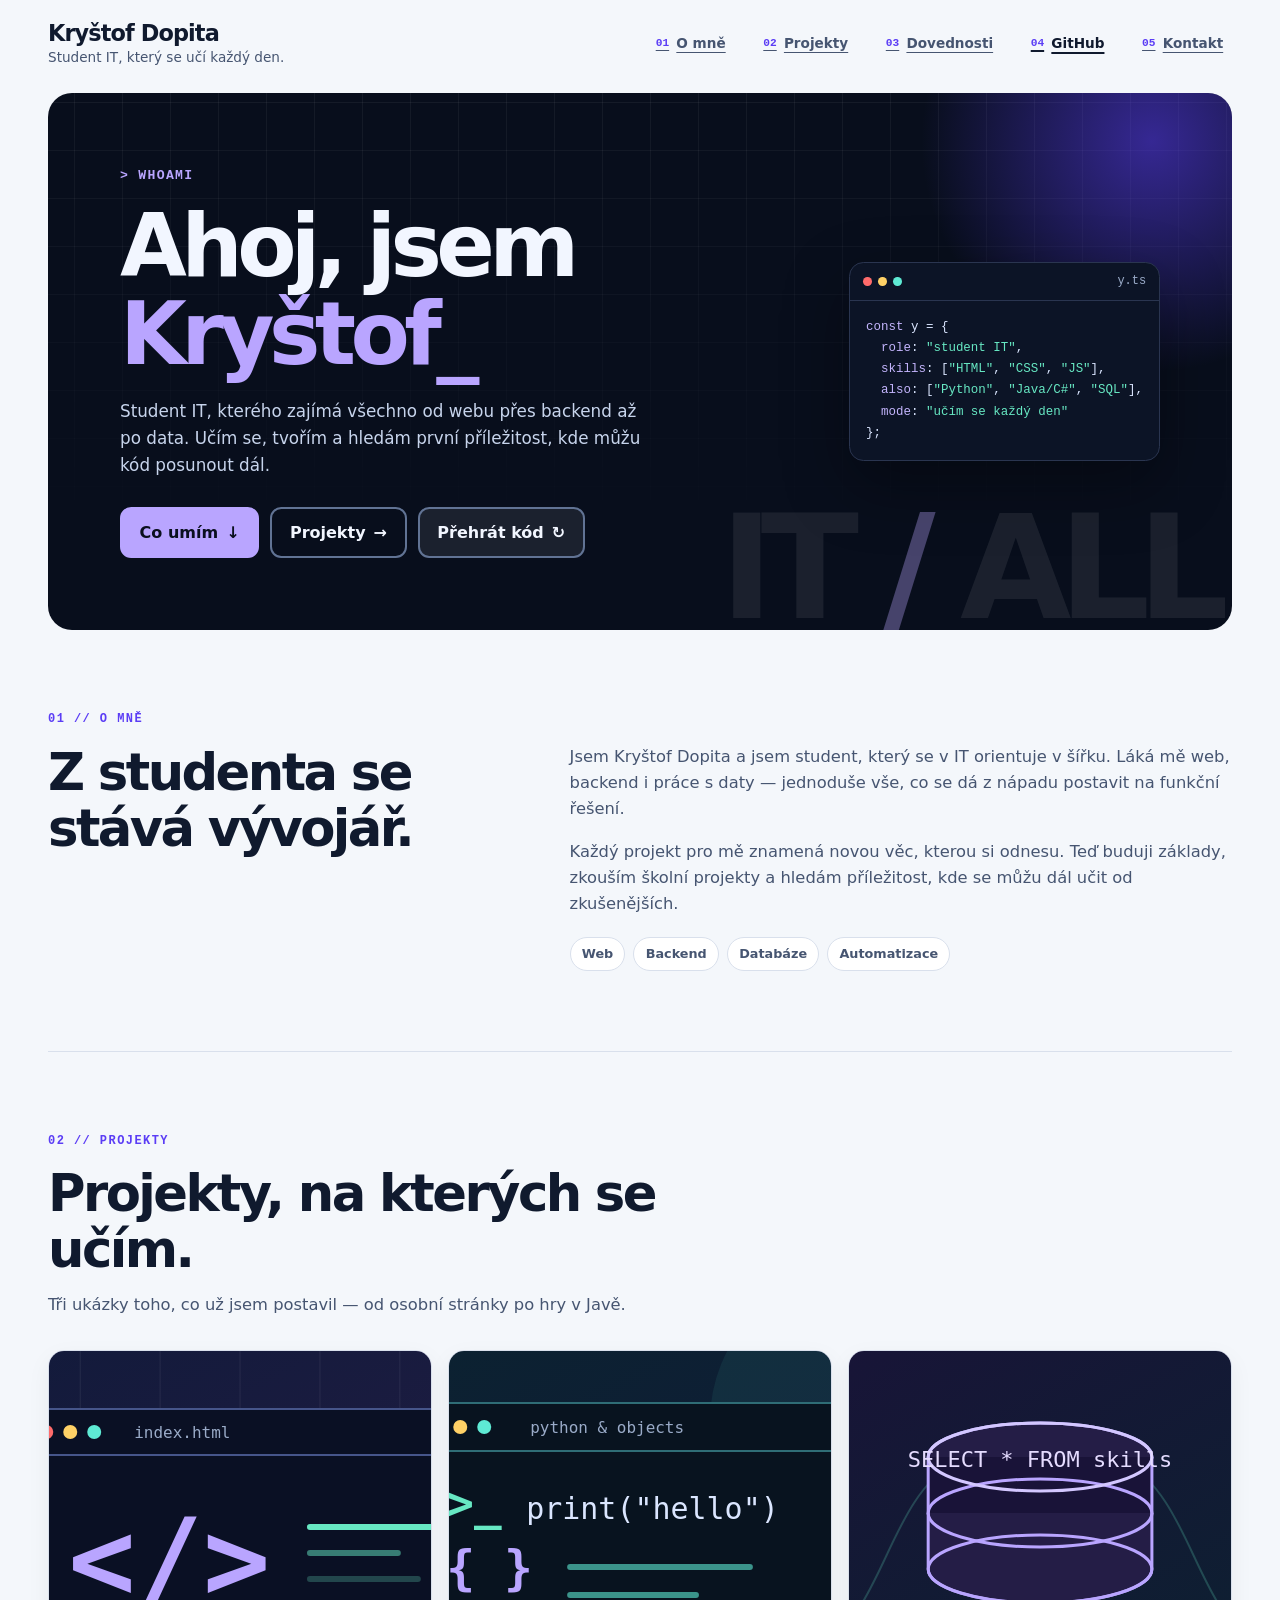
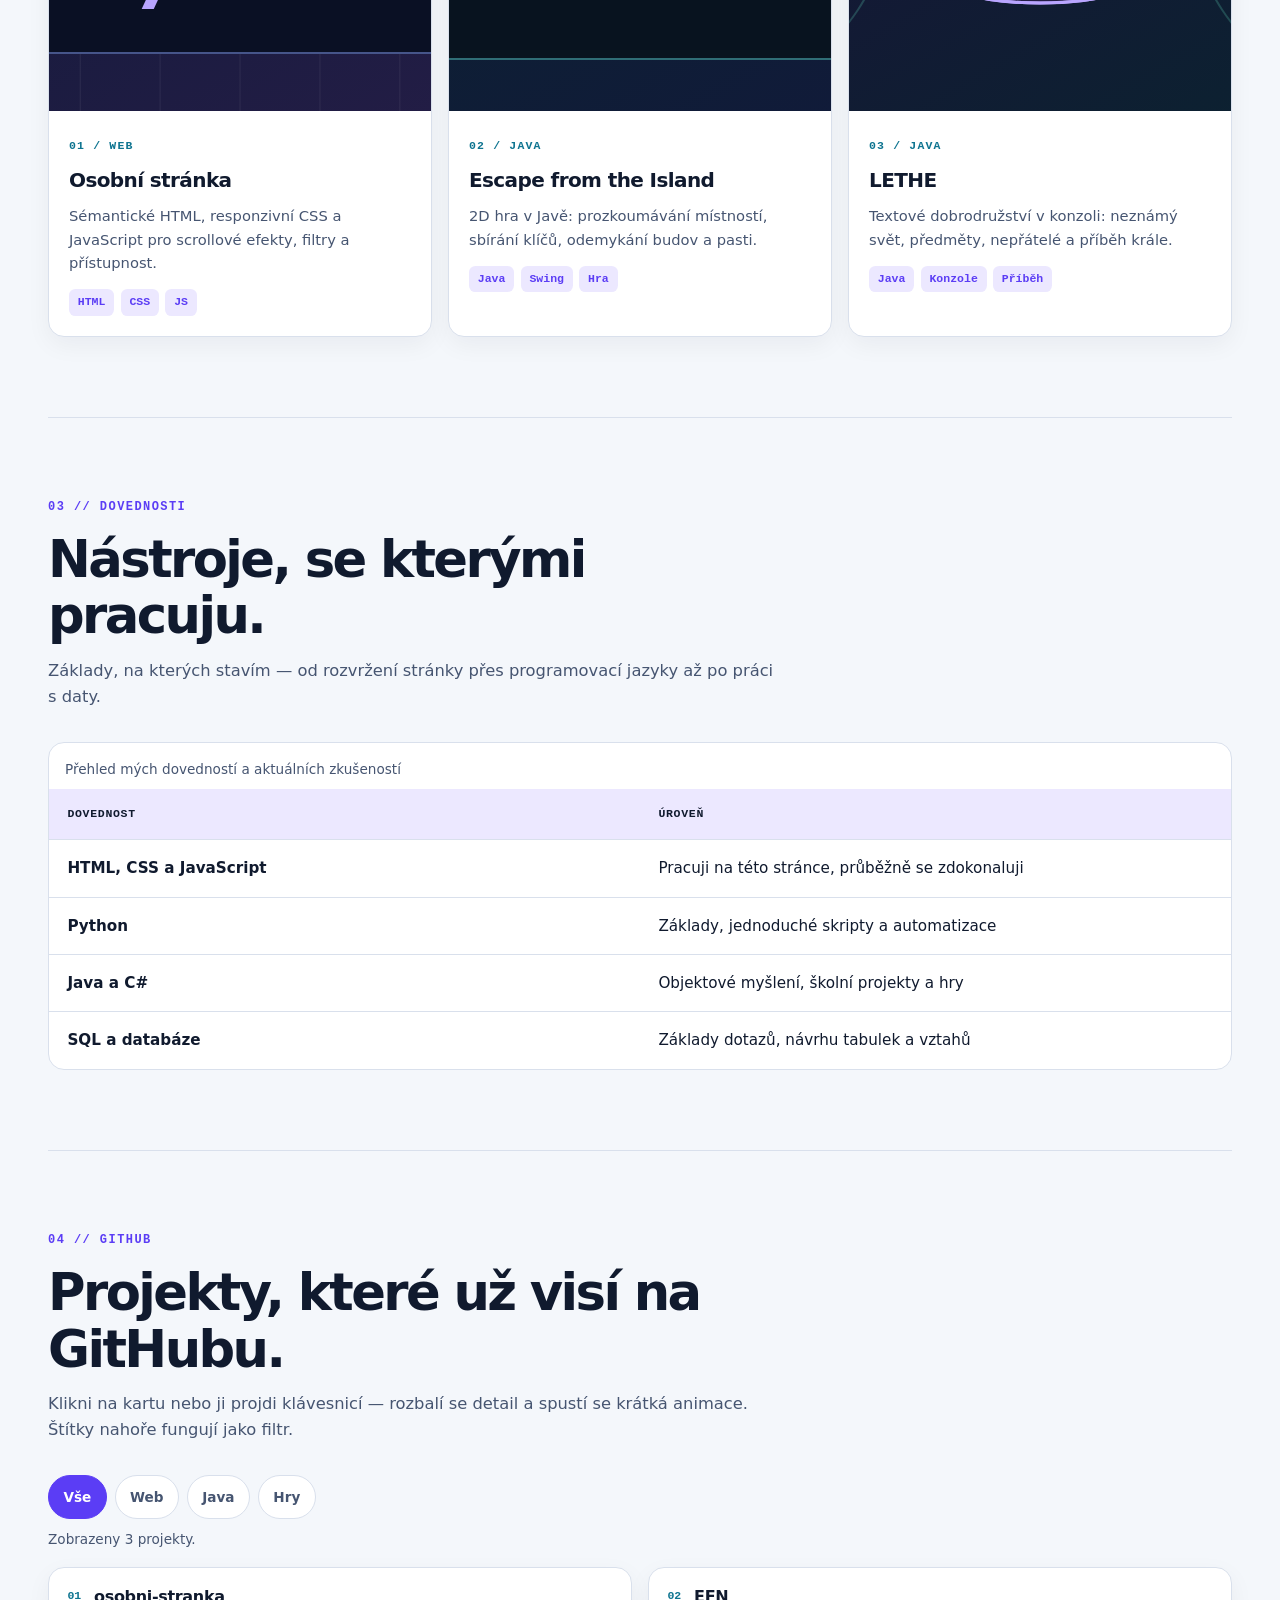
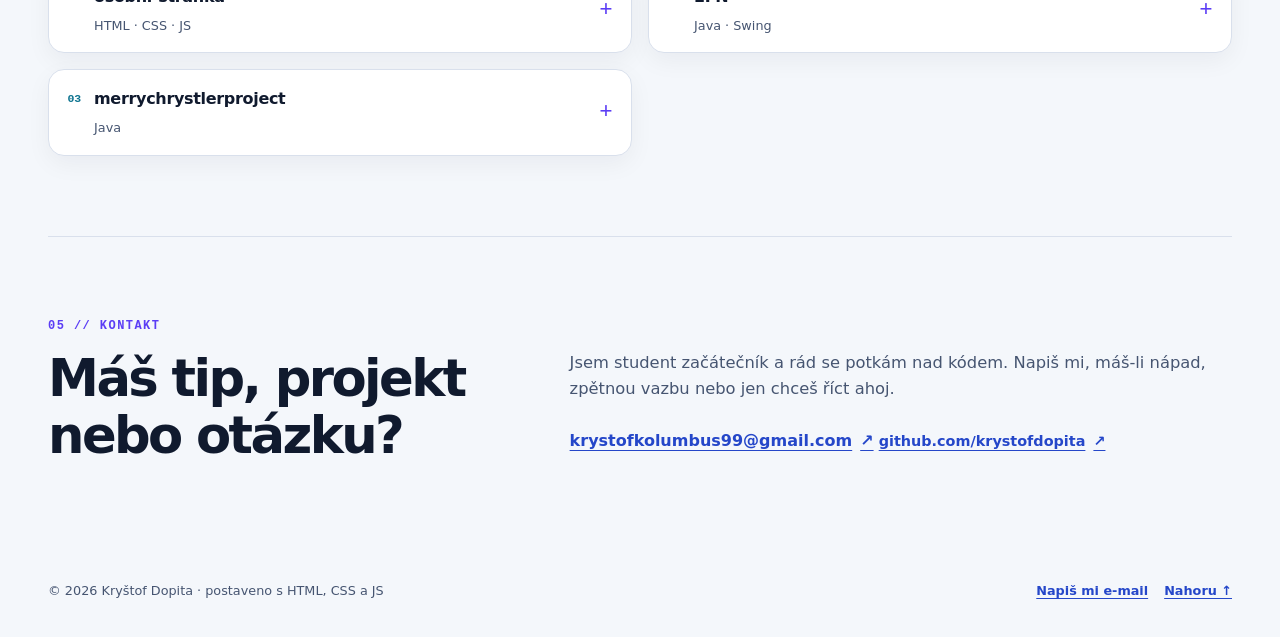
==== commit a9586af2: "fix: odstraneni stitku negra" ====
--- a/index.html
+++ b/index.html
@@ -33,7 +33,7 @@
     <section class="hero" id="uvod" aria-labelledby="uvod-nadpis">
       <div class="hero-grid" aria-hidden="true"></div>
       <div class="hero-copy">
-        <p class="eyebrow"><span aria-hidden="true">&gt; </span>whoami <span class="negra-mark">negra</span></p>
+        <p class="eyebrow"><span aria-hidden="true">&gt; </span>whoami</p>
         <h2 class="hero-title" id="uvod-nadpis">Ahoj, jsem <span>Kryštof<span class="cursor" aria-hidden="true">_</span></span></h2>
         <p class="hero-intro">Student IT, kterého zajímá všechno od webu přes backend až po data. Učím se, tvořím a hledám první příležitost, kde můžu kód posunout dál.</p>
         <div class="hero-actions">
--- a/css/style.css
+++ b/css/style.css
@@ -156,17 +156,6 @@
   letter-spacing: -0.065em;
 }
 .hero-title span { color: #b9a5ff; }
-.negra-mark {
-  display: inline-block;
-  margin-left: 0.4rem;
-  padding: 0.1rem 0.5rem;
-  border: 1px solid #b9a5ff;
-  border-radius: 999px;
-  color: #d3c7ff;
-  font-size: 0.65rem;
-  letter-spacing: 0.08em;
-  text-transform: none;
-}
 .cursor { animation: blink 1.1s steps(1) infinite; }
 @keyframes blink { 50% { opacity: 0; } }
 .hero-intro {
@@ -615,8 +604,7 @@
   .button-link--ghost, .replay-button { border-color: #ffffff; }
   .button-link--ghost:hover, .replay-button:hover { background: #000000; color: #ffffff; border-color: #ffffff; }
   .hero { grid-template-columns: 1fr; background: #000000; color: #ffffff; }
-  .hero .eyebrow, .hero-title span, .negra-mark { color: #ffff00; }
-  .negra-mark { border-color: #ffff00; }
+  .hero .eyebrow, .hero-title span { color: #ffff00; }
   .hero::after, .hero-grid, .hero-decoration, .code-window, .orbit { display: none; }
   .section-label, .card-number { color: #000000; }
   .project-card, .repo-card { border: 2px solid #000000; }
@@ -642,7 +630,7 @@
 @media (forced-colors: active) {
   .scroll-progress { background: Highlight; }
   .project-card, .repo-card, .data-table th, .data-table td, .button-link, .replay-button, .skip-link,
-  .tag-list li, .chip-list li, .negra-mark { border: 1px solid CanvasText; }
+  .tag-list li, .chip-list li { border: 1px solid CanvasText; }
   a:focus-visible { outline: 3px solid Highlight; outline-offset: 2px; }
   a, nav a, .contact-link, .site-footer a { color: LinkText; }
   .hero { forced-color-adjust: auto; }
@@ -665,8 +653,7 @@
     --link: #ffff00;
   }
   .hero { background: #000000; color: #ffffff; }
-  .hero .eyebrow, .hero-title span, .negra-mark, .section-label, .card-number { color: #ffff00; }
-  .negra-mark { border-color: #ffff00; }
+  .hero .eyebrow, .hero-title span, .section-label, .card-number { color: #ffff00; }
   .contact-link, .site-footer a { color: #ffff00; }
   .repo-filter[aria-pressed="true"] { background: #ffff00; color: #000000; }
   .project-card { border: 2px solid #ffffff; }
